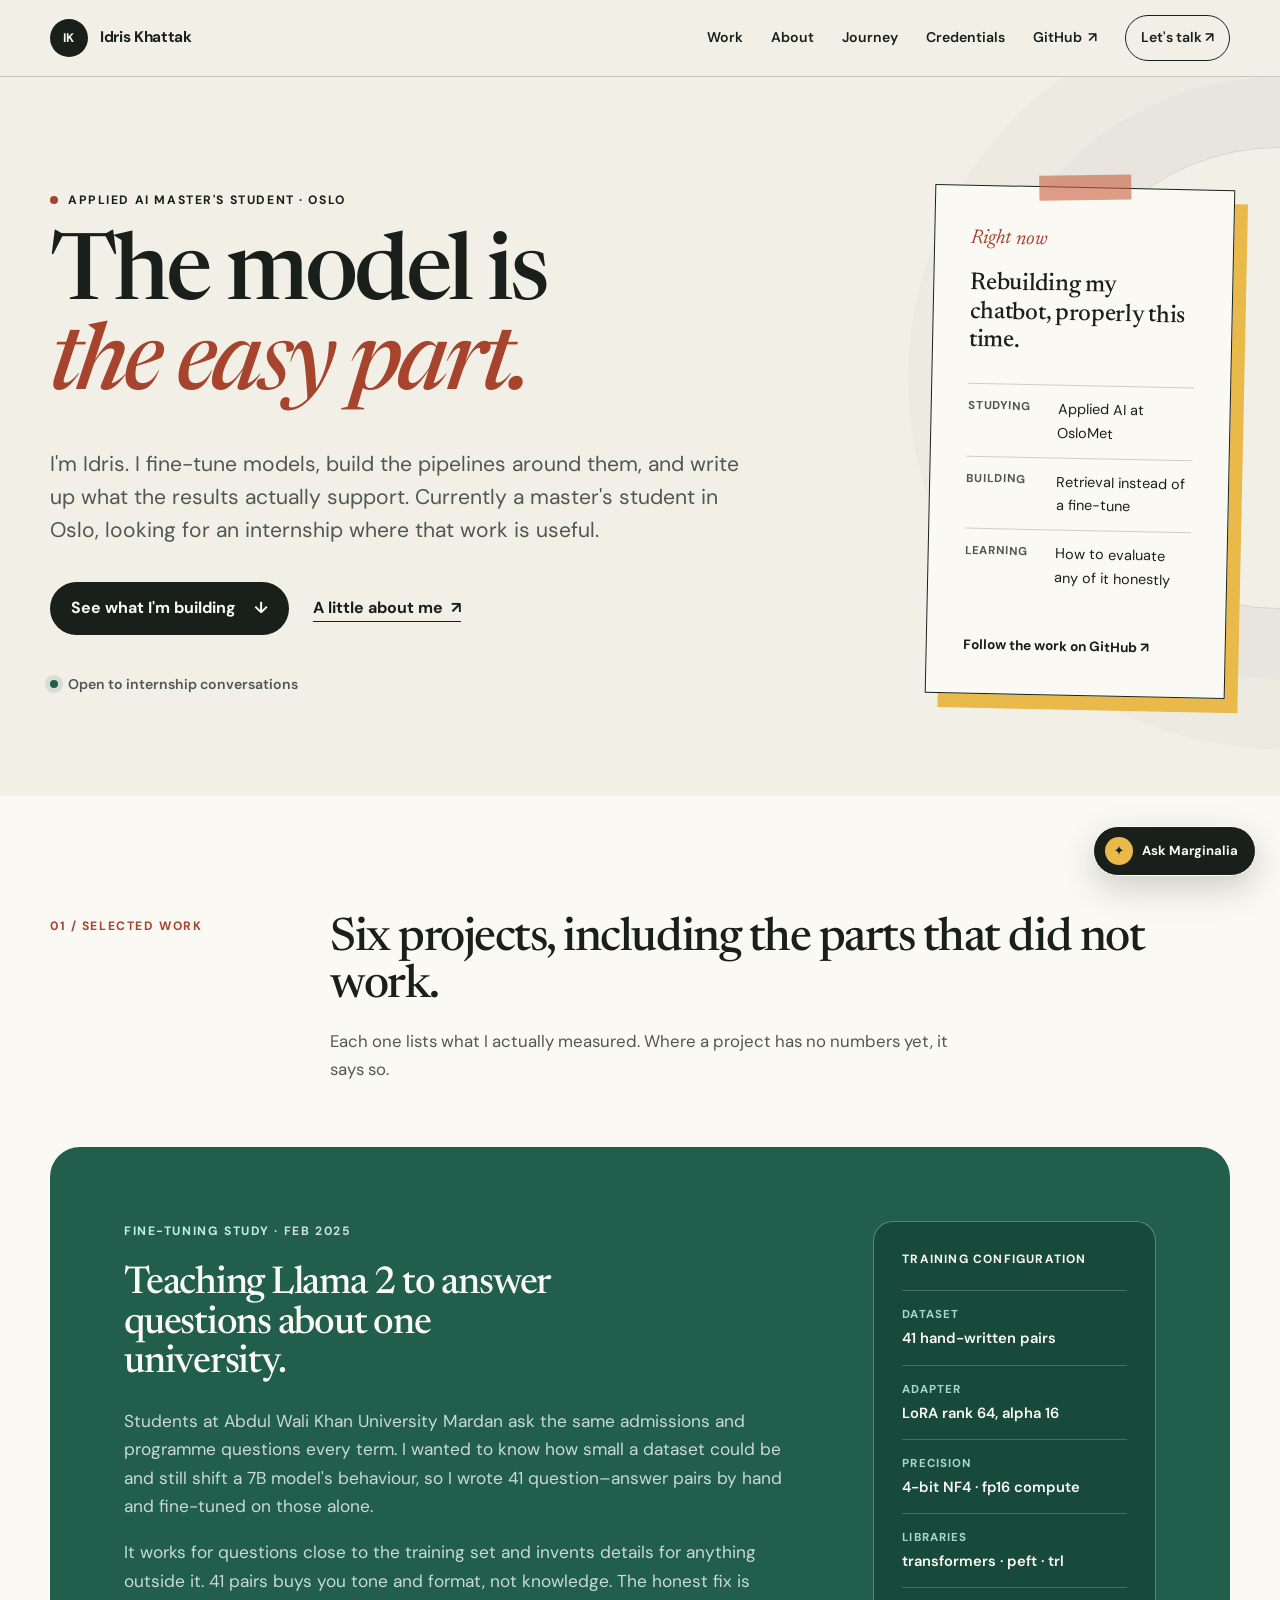
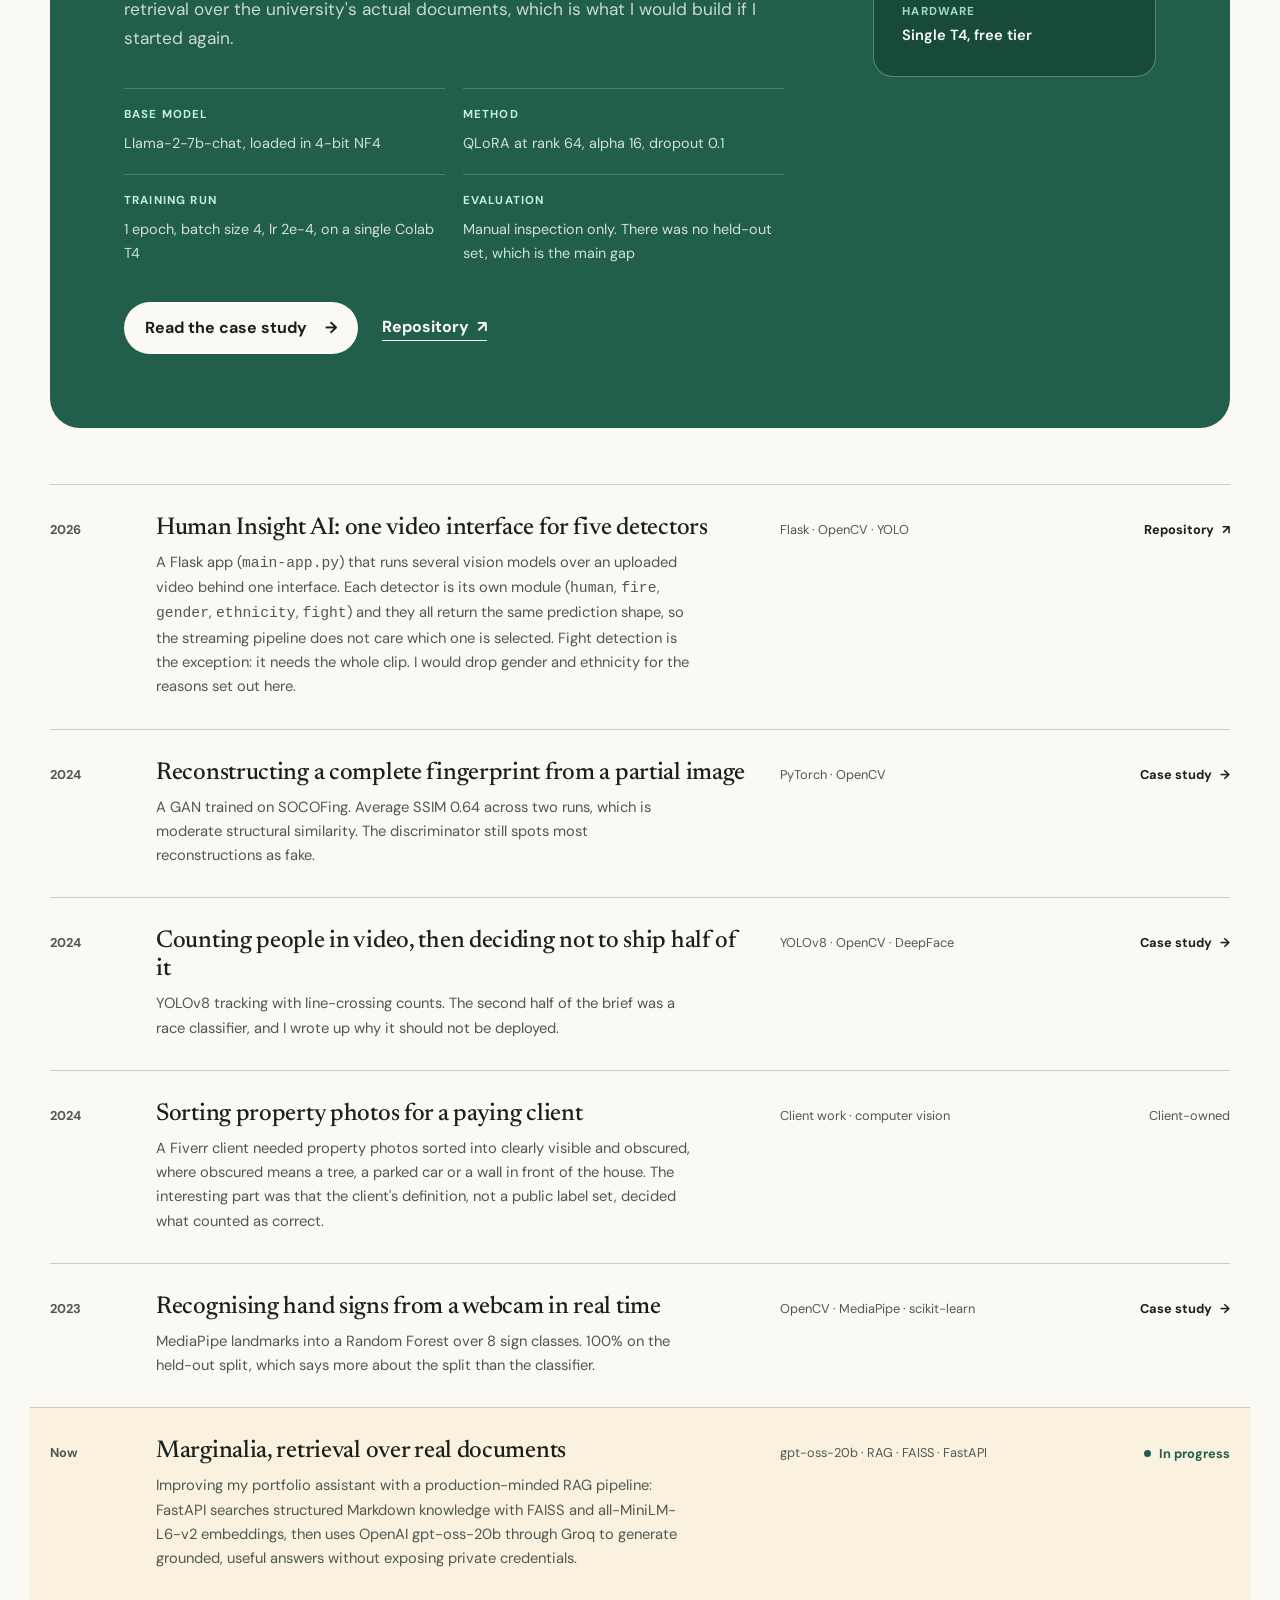
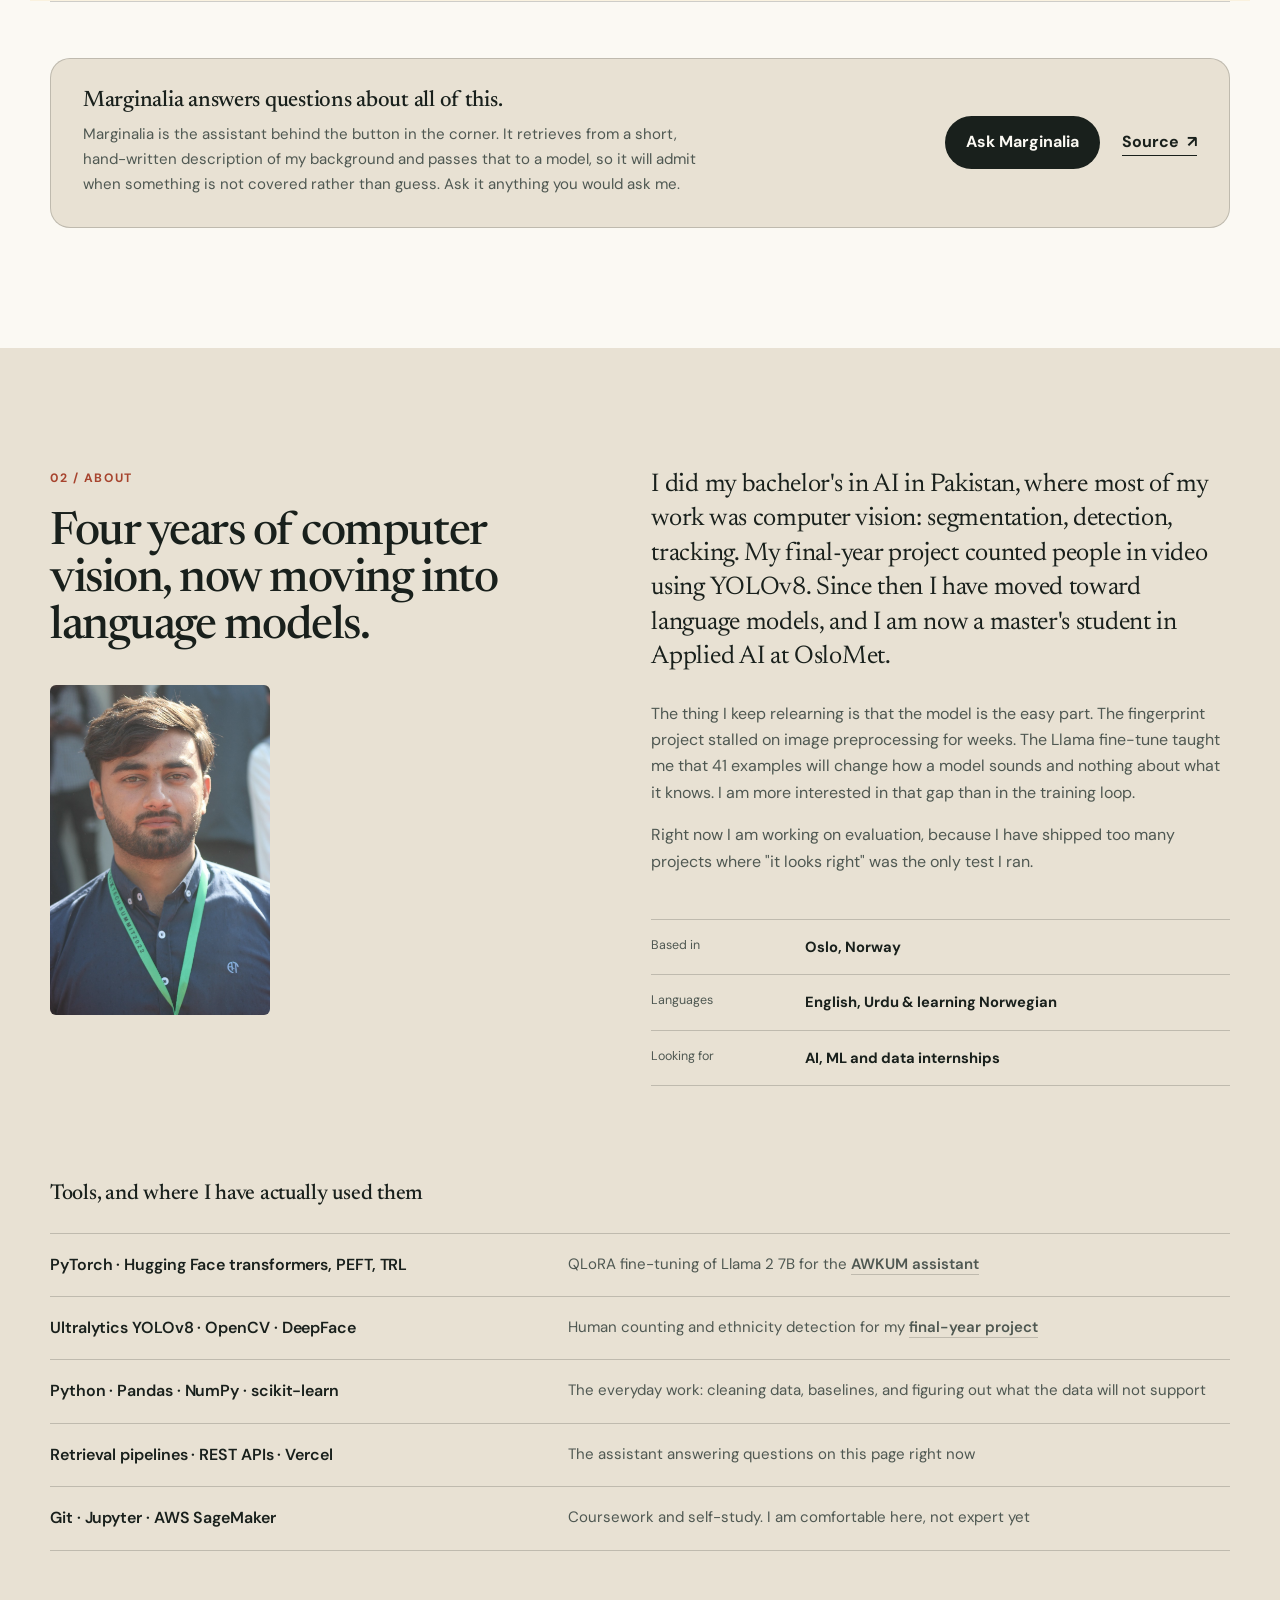
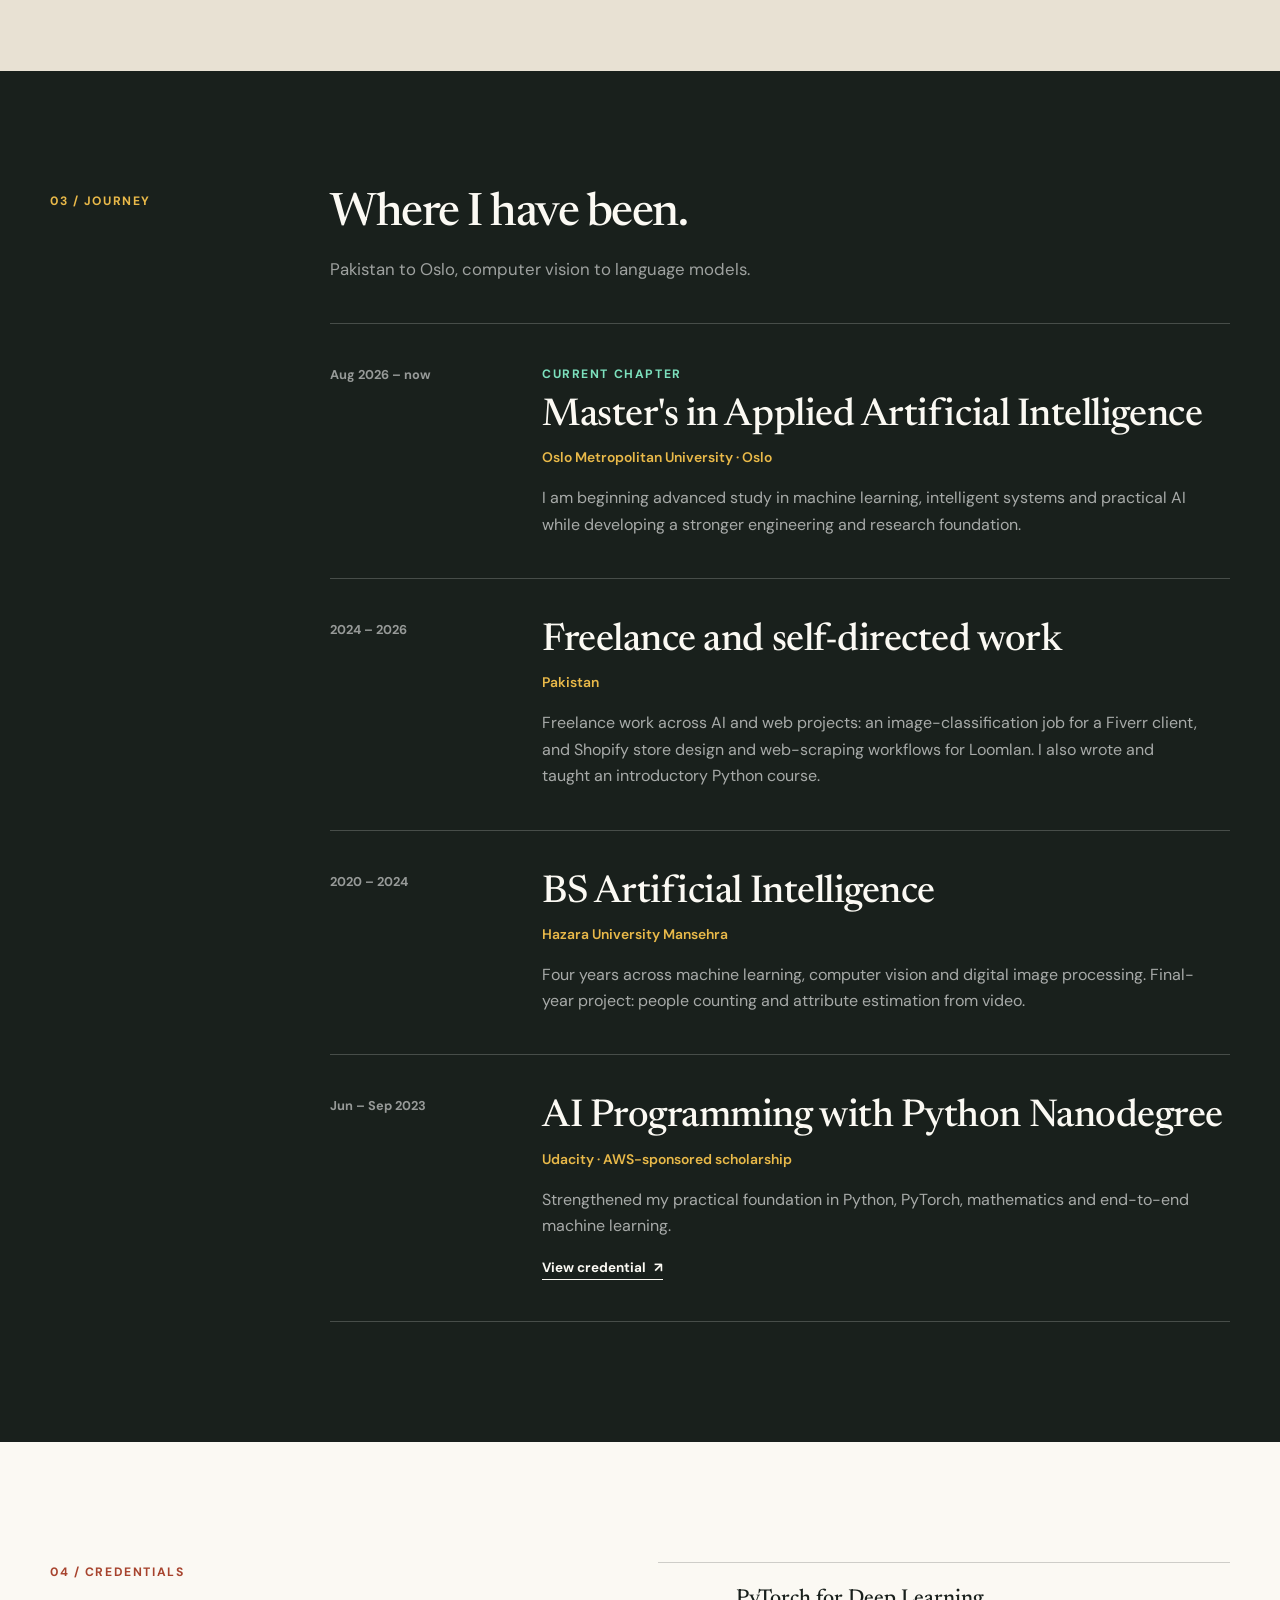
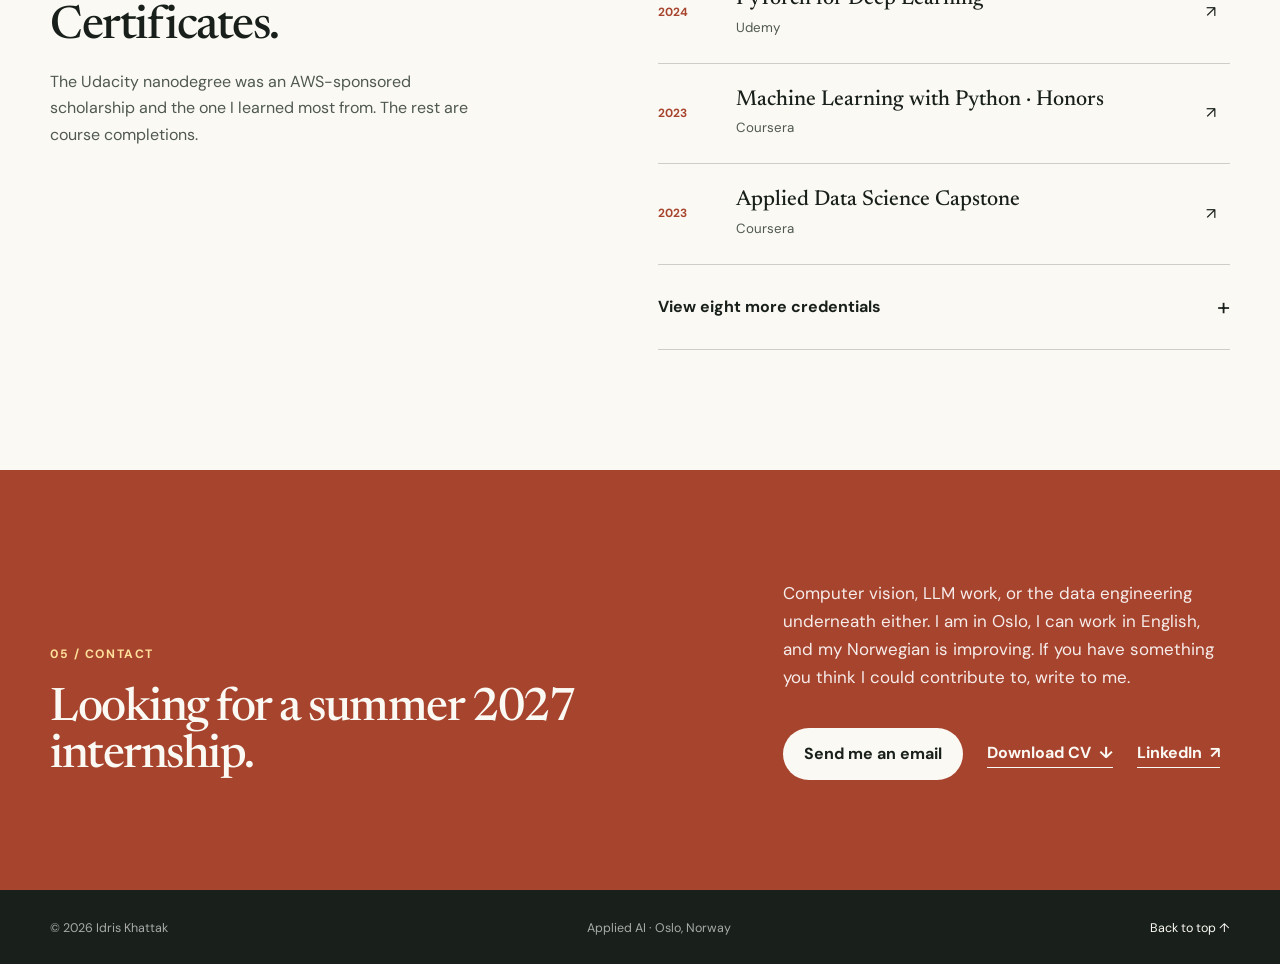
==== index.html @ 4637582a "Add downloadable resume Co-authored-by: Copilot <223556219+Copilot@users.noreply.github.com>" ====
<!DOCTYPE html>
<html lang="en">

<head>
  <meta charset="UTF-8">
  <meta name="viewport" content="width=device-width, initial-scale=1.0">
  <meta name="description"
    content="Idris Khattak is an Applied AI master's student in Oslo building practical machine-learning systems across data, APIs and thoughtful interfaces.">
  <meta name="theme-color" content="#f2efe6">
  <meta property="og:title" content="Idris Khattak · Applied AI Master's Student">
  <meta property="og:description"
    content="Practical AI work, an honest learning journey, and selected projects from Idris Khattak.">
  <meta property="og:type" content="website">
  <meta property="og:url" content="https://idriskhattak.github.io/Idris_Portfolio/">
  <meta property="og:image" content="https://idriskhattak.github.io/Idris_Portfolio/og-image.png">
  <meta property="og:image:alt" content="Idris Khattak, Applied AI master&#39;s student in Oslo">
  <meta name="twitter:card" content="summary_large_image">
  <link rel="canonical" href="https://idriskhattak.github.io/Idris_Portfolio/">
  <link rel="icon"
    href="data:image/svg+xml,%3Csvg xmlns='http://www.w3.org/2000/svg' viewBox='0 0 64 64'%3E%3Crect width='64' height='64' rx='16' fill='%2319201c'/%3E%3Ctext x='32' y='42' text-anchor='middle' font-size='28' font-family='Arial' font-weight='700' fill='%23f2efe6'%3EIK%3C/text%3E%3C/svg%3E">
  <title>Idris Khattak · Applied AI Master's Student</title>
  <link rel="preconnect" href="https://fonts.googleapis.com">
  <link rel="preconnect" href="https://fonts.gstatic.com" crossorigin>
  <link
    href="https://fonts.googleapis.com/css2?family=DM+Sans:wght@400;500;600;700&family=Newsreader:ital,opsz,wght@0,6..72,500;1,6..72,500&display=swap"
    rel="stylesheet">
  <link rel="stylesheet" href="style.css">
</head>

<body>
  <a class="skip-link" href="#main-content">Skip to content</a>

  <header class="site-header">
    <nav class="container nav" aria-label="Primary navigation">
      <a class="brand" href="#home" aria-label="IK, Idris Khattak, home">
        <span class="brand-mark">IK</span>
        <span class="brand-name">Idris Khattak</span>
      </a>

      <button class="menu-btn" type="button" aria-label="Open navigation" aria-controls="primary-links"
        aria-expanded="false">
        <span></span><span></span>
      </button>

      <div class="nav-links" id="primary-links">
        <a href="#work">Work</a>
        <a href="#about">About</a>
        <a href="#journey">Journey</a>
        <a href="#credentials">Credentials</a>
        <a class="nav-external" href="https://github.com/idriskhattak" target="_blank" rel="noopener noreferrer">
          GitHub <span aria-hidden="true">↗</span></a>
        <a class="nav-cta" href="#contact">Let's talk <span aria-hidden="true">↗</span></a>
      </div>
    </nav>
  </header>

  <main id="main-content">
    <section class="hero" id="home">
      <div class="container hero-layout">
        <div class="hero-main">
          <p class="eyebrow"><span></span> Applied AI master's student · Oslo</p>
          <h1>The model is<br><em>the easy part.</em></h1>
          <p class="hero-copy">
            I'm Idris. I fine-tune models, build the pipelines around them, and write up what the results actually
            support. Currently a master's student in Oslo, looking for an internship where that work is useful.
          </p>
          <div class="hero-actions">
            <a class="btn btn-dark" href="#work">See what I'm building <span aria-hidden="true">↓</span></a>
            <a class="text-link" href="#about">A little about me <span aria-hidden="true">↗</span></a>
          </div>
          <p class="availability"><span></span> Open to internship conversations</p>
        </div>

        <aside class="now-card" aria-label="Current focus">
          <p class="handwritten">Right now</p>
          <h2>Rebuilding my chatbot, properly this time.</h2>
          <ul>
            <li><span>Studying</span>Applied AI at OsloMet</li>
            <li><span>Building</span>Retrieval instead of a fine-tune</li>
            <li><span>Learning</span>How to evaluate any of it honestly</li>
          </ul>
          <a href="https://github.com/idriskhattak" target="_blank" rel="noopener noreferrer">
            Follow the work on GitHub <span aria-hidden="true">↗</span>
          </a>
        </aside>
      </div>
    </section>

    <section class="section work-section" id="work">
      <div class="container">
        <header class="section-heading">
          <p class="section-kicker">01 / Selected work</p>
          <div>
            <h2>Six projects, including the parts that did not work.</h2>
            <p>Each one lists what I actually measured. Where a project has no numbers yet, it says so.</p>
          </div>
        </header>

        <article class="case-study">
          <div class="case-copy">
            <p class="case-meta"><span>Fine-tuning study</span> · Feb 2025</p>
            <h3>Teaching Llama 2 to answer questions about one university.</h3>
            <p class="case-lead">
              Students at Abdul Wali Khan University Mardan ask the same admissions and programme questions every
              term. I wanted to know how small a dataset could be and still shift a 7B model's behaviour, so I wrote
              41 question–answer pairs by hand and fine-tuned on those alone.
            </p>
            <p class="case-lead">
              It works for questions close to the training set and invents details for anything outside it. 41 pairs
              buys you tone and format, not knowledge. The honest fix is retrieval over the university's actual
              documents, which is what I would build if I started again.
            </p>

            <dl class="case-details">
              <div>
                <dt>Base model</dt>
                <dd>Llama-2-7b-chat, loaded in 4-bit NF4</dd>
              </div>
              <div>
                <dt>Method</dt>
                <dd>QLoRA at rank 64, alpha 16, dropout 0.1</dd>
              </div>
              <div>
                <dt>Training run</dt>
                <dd>1 epoch, batch size 4, lr 2e-4, on a single Colab T4</dd>
              </div>
              <div>
                <dt>Evaluation</dt>
                <dd>Manual inspection only. There was no held-out set, which is the main gap</dd>
              </div>
            </dl>

            <div class="case-actions">
              <a class="btn btn-light" href="projects/awkum-assistant/index.html">Read the case study
                <span aria-hidden="true">→</span></a>
              <a class="text-link light-link" href="https://github.com/idriskhattak/AWKUM-ChatBot" target="_blank"
                rel="noopener noreferrer">Repository <span aria-hidden="true">↗</span></a>
            </div>
          </div>

          <div class="system-map">
            <div class="map-heading">
              <span>Training configuration</span>
            </div>
            <dl class="spec-list">
              <div><dt>Dataset</dt><dd>41 hand-written pairs</dd></div>
              <div><dt>Adapter</dt><dd>LoRA rank 64, alpha 16</dd></div>
              <div><dt>Precision</dt><dd>4-bit NF4 · fp16 compute</dd></div>
              <div><dt>Libraries</dt><dd>transformers · peft · trl</dd></div>
              <div><dt>Hardware</dt><dd>Single T4, free tier</dd></div>
            </dl>
          </div>
        </article>


        <ol class="work-index">
          <li class="work-item">
            <p class="work-year">2026</p>
            <div class="work-body">
              <h3>Human Insight AI: one video interface for five detectors</h3>
              <p>A Flask app (<code>main-app.py</code>) that runs several vision models over an uploaded video behind
                one interface. Each detector is its own module (<code>human</code>, <code>fire</code>, <code>gender</code>,
                <code>ethnicity</code>, <code>fight</code>) and they all return the same prediction shape, so the
                streaming pipeline does not care which one is selected. Fight detection is the exception: it needs the whole clip. I would drop gender
                and ethnicity for the
                <a href="projects/people-counting/index.html">reasons set out here</a>.</p>
            </div>
            <p class="work-stack">Flask · OpenCV · YOLO</p>
            <p class="work-status"><a class="work-link" href="https://github.com/idriskhattak/AI-System"
                target="_blank" rel="noopener noreferrer">Repository <span aria-hidden="true">↗</span></a></p>
          </li>

          <li class="work-item">
            <p class="work-year">2024</p>
            <div class="work-body">
              <h3><a href="projects/fingerprint-reconstruction/index.html">Reconstructing a complete fingerprint
                  from a partial image</a></h3>
              <p>A GAN trained on SOCOFing. Average SSIM 0.64 across two runs, which is moderate structural similarity.
                The discriminator still spots most reconstructions as fake.</p>
            </div>
            <p class="work-stack">PyTorch · OpenCV</p>
            <p class="work-status"><a class="work-link" href="projects/fingerprint-reconstruction/index.html">Case
                study <span aria-hidden="true">→</span></a></p>
          </li>

          <li class="work-item">
            <p class="work-year">2024</p>
            <div class="work-body">
              <h3><a href="projects/people-counting/index.html">Counting people in video, then deciding not to ship
                  half of it</a></h3>
              <p>YOLOv8 tracking with line-crossing counts. The second half of the brief was a race classifier, and
                I wrote up why it should not be deployed.</p>
            </div>
            <p class="work-stack">YOLOv8 · OpenCV · DeepFace</p>
            <p class="work-status"><a class="work-link" href="projects/people-counting/index.html">Case study <span
                  aria-hidden="true">→</span></a></p>
          </li>

          <li class="work-item">
            <p class="work-year">2024</p>
            <div class="work-body">
              <h3>Sorting property photos for a paying client</h3>
              <p>A Fiverr client needed property photos sorted into clearly visible and obscured, where obscured
                means a tree, a parked car or a wall in front of the house. The interesting part was that the
                client's definition, not a public label set, decided what counted as correct.</p>
            </div>
            <p class="work-stack">Client work · computer vision</p>
            <p class="work-status">Client-owned</p>
          </li>

          <li class="work-item">
            <p class="work-year">2023</p>
            <div class="work-body">
              <h3><a href="projects/hand-gesture-recognition/index.html">Recognising hand signs from a webcam in
                  real time</a></h3>
              <p>MediaPipe landmarks into a Random Forest over 8 sign classes. 100% on the held-out split, which
                says more about the split than the classifier.</p>
            </div>
            <p class="work-stack">OpenCV · MediaPipe · scikit-learn</p>
            <p class="work-status"><a class="work-link" href="projects/hand-gesture-recognition/index.html">Case
                study <span aria-hidden="true">→</span></a></p>
          </li>

          <li class="work-item work-item-active">
            <p class="work-year">Now</p>
            <div class="work-body">
              <h3>Marginalia, retrieval over real documents</h3>
              <p>Improving my portfolio assistant with a production-minded RAG pipeline: FastAPI searches structured
                Markdown knowledge with FAISS and all-MiniLM-L6-v2 embeddings, then uses OpenAI gpt-oss-20b through
                Groq to generate grounded, useful answers without exposing private credentials.</p>
            </div>
            <p class="work-stack">gpt-oss-20b · RAG · FAISS · FastAPI</p>
            <p class="work-status"><span class="work-dot"></span> In progress</p>
          </li>
        </ol>

        <aside class="colophon" aria-labelledby="colophon-title">
          <div>
            <h3 id="colophon-title">Marginalia answers questions about all of this.</h3>
            <p>
              Marginalia is the assistant behind the button in the corner. It retrieves from a short, hand-written
              description of my background and passes that to a model, so it will admit when something is not covered
              rather than guess. Ask it anything you would ask me.
            </p>
          </div>
          <div class="colophon-actions">
            <button class="btn btn-dark" type="button" data-open-chat>Ask Marginalia</button>
            <a class="text-link" href="https://github.com/idriskhattak/Idris_Portfolio" target="_blank"
              rel="noopener noreferrer">Source <span aria-hidden="true">↗</span></a>
          </div>
        </aside>
      </div>
    </section>

    <section class="section about-section" id="about">
      <div class="container about-layout">
        <div class="about-heading">
          <p class="section-kicker">02 / About</p>
          <h2>Four years of computer vision, now moving into language models.</h2>

          <img class="portrait" src="assets/profile.jpg" width="853" height="1280" loading="lazy"
            alt="Idris Khattak">
        </div>

        <div class="about-story">
          <p class="story-lead">
            I did my bachelor's in AI in Pakistan, where most of my work was computer vision: segmentation,
            detection, tracking. My final-year project counted people in video using YOLOv8. Since then I have moved
            toward language models, and I am now a master's student in Applied AI at OsloMet.
          </p>
          <p>
            The thing I keep relearning is that the model is the easy part. The fingerprint project stalled on image
            preprocessing for weeks. The Llama fine-tune taught me that 41 examples will change how a model sounds
            and nothing about what it knows. I am more interested in that gap than in the training loop.
          </p>
          <p>
            Right now I am working on evaluation, because I have shipped too many projects where "it looks right" was
            the only test I ran.
          </p>

          <div class="personal-facts">
            <div><span>Based in</span><strong>Oslo, Norway</strong></div>
            <div><span>Languages</span><strong>English, Urdu &amp; learning Norwegian</strong></div>
            <div><span>Looking for</span><strong>AI, ML and data internships</strong></div>
          </div>
        </div>
      </div>

      <div class="container toolkit">
        <h3 class="toolkit-title">Tools, and where I have actually used them</h3>
        <dl>
          <div>
            <dt>PyTorch · Hugging Face transformers, PEFT, TRL</dt>
            <dd>QLoRA fine-tuning of Llama 2 7B for the <a href="#work">AWKUM assistant</a></dd>
          </div>
          <div>
            <dt>Ultralytics YOLOv8 · OpenCV · DeepFace</dt>
            <dd>Human counting and ethnicity detection for my <a href="#work">final-year project</a></dd>
          </div>
          <div>
            <dt>Python · Pandas · NumPy · scikit-learn</dt>
            <dd>The everyday work: cleaning data, baselines, and figuring out what the data will not support</dd>
          </div>
          <div>
            <dt>Retrieval pipelines · REST APIs · Vercel</dt>
            <dd>The assistant answering questions on this page right now</dd>
          </div>
          <div>
            <dt>Git · Jupyter · AWS SageMaker</dt>
            <dd>Coursework and self-study. I am comfortable here, not expert yet</dd>
          </div>
        </dl>
      </div>
    </section>

    <section class="section journey-section" id="journey">
      <div class="container">
        <header class="section-heading compact-heading">
          <p class="section-kicker">03 / Journey</p>
          <div>
            <h2>Where I have been.</h2>
            <p>Pakistan to Oslo, computer vision to language models.</p>
          </div>
        </header>

        <div class="timeline">
          <article class="timeline-item current">
            <p class="time">Aug 2026 – now</p>
            <div>
              <p class="timeline-label">Current chapter</p>
              <h3>Master's in Applied Artificial Intelligence</h3>
              <p class="institution">Oslo Metropolitan University · Oslo</p>
              <p>I am beginning advanced study in machine learning, intelligent systems and practical AI while
                developing a stronger engineering and research foundation.</p>
            </div>
          </article>

          <article class="timeline-item">
            <p class="time">2024 – 2026</p>
            <div>
              <h3>Freelance and self-directed work</h3>
              <p class="institution">Pakistan</p>
              <p>Freelance work across AI and web projects: an image-classification job for a Fiverr client, and
                Shopify store design and web-scraping workflows for Loomlan. I also wrote and taught an
                introductory Python course.</p>
            </div>
          </article>

          <article class="timeline-item">
            <p class="time">2020 – 2024</p>
            <div>
              <h3>BS Artificial Intelligence</h3>
              <p class="institution">Hazara University Mansehra</p>
              <p>Four years across machine learning, computer vision and digital image processing. Final-year
                project: people counting and attribute estimation from video.</p>
            </div>
          </article>

          <article class="timeline-item">
            <p class="time">Jun – Sep 2023</p>
            <div>
              <h3>AI Programming with Python Nanodegree</h3>
              <p class="institution">Udacity · AWS-sponsored scholarship</p>
              <p>Strengthened my practical foundation in Python, PyTorch, mathematics and end-to-end machine learning.</p>
              <a class="inline-link"
                href="https://www.udacity.com/certificate/e/198af81c-0ae8-11ee-92e1-a3681b4dad0d" target="_blank"
                rel="noopener noreferrer">View credential <span aria-hidden="true">↗</span></a>
            </div>
          </article>
        </div>
      </div>
    </section>

    <section class="section credentials-section" id="credentials">
      <div class="container credentials-layout">
        <div>
          <p class="section-kicker">04 / Credentials</p>
          <h2>Certificates.</h2>
          <p class="credentials-intro">The Udacity nanodegree was an AWS-sponsored scholarship and the one I learned
            most from. The rest are course completions.</p>
        </div>

        <div class="credential-stack">
          <a class="credential" href="https://www.udemy.com/certificate/UC-584929fb-89f8-472e-8597-bba077d340ff/"
            target="_blank" rel="noopener noreferrer">
            <span>2024</span>
            <div><strong>PyTorch for Deep Learning</strong><small>Udemy</small></div>
            <i aria-hidden="true">↗</i>
          </a>
          <a class="credential"
            href="https://www.coursera.org/account/accomplishments/certificate/NRNN2FCM6RCL" target="_blank"
            rel="noopener noreferrer">
            <span>2023</span>
            <div><strong>Machine Learning with Python · Honors</strong><small>Coursera</small></div>
            <i aria-hidden="true">↗</i>
          </a>
          <a class="credential"
            href="https://www.coursera.org/account/accomplishments/certificate/TFCLS6XB8DZ2" target="_blank"
            rel="noopener noreferrer">
            <span>2023</span>
            <div><strong>Applied Data Science Capstone</strong><small>Coursera</small></div>
            <i aria-hidden="true">↗</i>
          </a>

          <details class="more-credentials">
            <summary>View eight more credentials <span aria-hidden="true">+</span></summary>
            <div class="credential-links">
              <a href="https://www.coursera.org/account/accomplishments/certificate/UQ4JTR83AEEM" target="_blank"
                rel="noopener noreferrer">Databases and SQL for Data Science <span>↗</span></a>
              <a href="https://www.coursera.org/account/accomplishments/certificate/DCYZ3H4XNVC3" target="_blank"
                rel="noopener noreferrer">Python Project for Data Science <span>↗</span></a>
              <a href="https://www.coursera.org/account/accomplishments/certificate/V4DH9672T2NB" target="_blank"
                rel="noopener noreferrer">Python for Data Science, AI &amp; Development <span>↗</span></a>
              <a href="https://www.coursera.org/account/accomplishments/certificate/7TZD9VA5CNCG" target="_blank"
                rel="noopener noreferrer">Data Science Methodology <span>↗</span></a>
              <a href="https://www.coursera.org/account/accomplishments/certificate/PPBZVX47F62Z" target="_blank"
                rel="noopener noreferrer">Tools for Data Science <span>↗</span></a>
              <a href="https://www.coursera.org/account/accomplishments/certificate/QBKRSLL3RXHK" target="_blank"
                rel="noopener noreferrer">Data Visualization with Python <span>↗</span></a>
              <a href="https://www.coursera.org/account/accomplishments/certificate/TZXQXXBAV7PK" target="_blank"
                rel="noopener noreferrer">What is Data Science? <span>↗</span></a>
              <a href="https://coursera.org/share/29fc4d14b7c4c7aeb98fac269d1fe8c6" target="_blank"
                rel="noopener noreferrer">Data Analysis with Python <span>↗</span></a>
            </div>
          </details>
        </div>
      </div>
    </section>

    <section class="contact-section" id="contact">
      <div class="container contact-layout">
        <div>
          <p class="section-kicker">05 / Contact</p>
          <!-- TODO(Idris): confirm the term. Assumed summer 2027 given the master's started Aug 2026. -->
          <h2>Looking for a summer 2027 internship.</h2>
        </div>
        <div>
          <p>Computer vision, LLM work, or the data engineering underneath either. I am in Oslo, I can work in
            English, and my Norwegian is improving. If you have something you think I could contribute to, write to
            me.</p>
          <div class="contact-actions">
            <a class="btn btn-light" href="mailto:idriskhan999999@gmail.com">Send me an email</a>
            <a class="text-link light-link" href="assets/Idris-Resume.pdf" download="Idris-Khattak-Resume.pdf">Download CV
              <span aria-hidden="true">↓</span></a>
            <a class="text-link light-link" href="https://www.linkedin.com/in/idris-khan-khattak/" target="_blank"
              rel="noopener noreferrer">LinkedIn <span aria-hidden="true">↗</span></a>
          </div>
        </div>
      </div>
    </section>
  </main>

  <footer>
    <div class="container footer-layout">
      <p>© <span id="year"></span> Idris Khattak</p>
      <p>Applied AI · Oslo, Norway</p>
      <a href="#home">Back to top ↑</a>
    </div>
  </footer>

  <button id="chat-toggle" class="chat-toggle" type="button" aria-label="Ask Marginalia, open the portfolio assistant"
    aria-controls="chat-window" aria-expanded="false">
    <span class="chat-spark" aria-hidden="true">✦</span>
    <span>Ask Marginalia</span>
  </button>

  <section id="chat-window" class="chat-window" role="dialog" aria-labelledby="chat-title" inert>
    <header class="chat-header">
      <div>
        <p>Notes on Idris's work</p>
        <strong id="chat-title">Marginalia</strong>
      </div>
      <button id="chat-close" class="chat-close" type="button" aria-label="Close chat">×</button>
    </header>

    <div id="chat-messages" class="chat-messages" role="log" aria-live="polite" aria-relevant="additions">
      <div class="message bot-message">
        I'm Marginalia, the notes alongside Idris's work. Ask me about any of it: the projects, the numbers, or what he would do differently.
      </div>
    </div>

    <div class="chat-suggestions" role="group" aria-label="Suggested questions">
      <button class="suggestion-btn" type="button">What is Idris building?</button>
      <button class="suggestion-btn" type="button">What is he studying?</button>
    </div>

    <form id="chat-form" class="chat-input-area">
      <label class="sr-only" for="chat-input">Ask a question about Idris</label>
      <input id="chat-input" type="text" placeholder="Ask something…" autocomplete="off" maxlength="300" required>
      <button type="submit" class="chat-send" aria-label="Send question">Send</button>
    </form>
  </section>

  <script src="script.js" defer></script>
</body>

</html>
---- style.css ----
:root {
  --paper: #f2efe6;
  --paper-deep: #e8e1d3;
  --paper-light: #fbf9f3;
  --ink: #19201c;
  --ink-soft: #4f5852;
  --forest: #215f4c;
  --forest-dark: #174638;
  --clay: #a7442e;
  --sun: #e9b949;
  --line: rgba(25, 32, 28, 0.2);
  --light-line: rgba(255, 255, 255, 0.2);
  --max: 1180px;
}

* {
  box-sizing: border-box;
}

html {
  scroll-behavior: smooth;
}

body {
  margin: 0;
  background: var(--paper);
  color: var(--ink);
  font-family: "DM Sans", system-ui, sans-serif;
  font-size: 16px;
  line-height: 1.65;
  -webkit-font-smoothing: antialiased;
}

::selection {
  background: var(--sun);
  color: var(--ink);
}

a {
  color: inherit;
  text-decoration: none;
}

button,
input {
  font: inherit;
}

button {
  color: inherit;
}

a,
button,
summary,
input {
  outline-offset: 4px;
}

:focus-visible {
  outline: 3px solid var(--clay);
}

h1,
h2,
h3,
p {
  margin-top: 0;
}

/* Headings default to the small scale: comfortable leading, near-neutral
   tracking. Only true display sizes opt into tight settings below. */

h1,
h2,
h3 {
  font-family: "Newsreader", Georgia, serif;
  font-weight: 500;
  line-height: 1.15;
  letter-spacing: -0.012em;
}

.hero h1,
.section-heading h2,
.about-heading h2,
.credentials-layout h2,
.contact-layout h2,
.case-copy h3 {
  line-height: 1.02;
  letter-spacing: -0.032em;
}

.hero h1 {
  line-height: 0.98;
  letter-spacing: -0.042em;
}

.container {
  width: min(var(--max), calc(100% - 48px));
  margin-inline: auto;
}

.section {
  padding: 120px 0;
  scroll-margin-top: 82px;
}

.skip-link {
  position: fixed;
  top: 12px;
  left: 12px;
  z-index: 10000;
  padding: 10px 14px;
  background: var(--ink);
  color: var(--paper-light);
  transform: translateY(-150%);
  transition: transform 0.2s ease;
}

.skip-link:focus {
  transform: translateY(0);
}

.sr-only {
  position: absolute;
  width: 1px;
  height: 1px;
  padding: 0;
  margin: -1px;
  overflow: hidden;
  clip: rect(0, 0, 0, 0);
  white-space: nowrap;
  border: 0;
}

/* Navigation */

.site-header {
  position: sticky;
  top: 0;
  z-index: 100;
  background: rgba(242, 239, 230, 0.92);
  border-bottom: 1px solid var(--line);
  backdrop-filter: blur(16px);
}

.nav {
  min-height: 76px;
  display: flex;
  align-items: center;
  justify-content: space-between;
  gap: 32px;
}

.brand {
  display: inline-flex;
  align-items: center;
  gap: 12px;
  font-weight: 700;
  letter-spacing: -0.02em;
}

.brand-mark {
  display: grid;
  width: 38px;
  height: 38px;
  place-items: center;
  border-radius: 50%;
  background: var(--ink);
  color: var(--paper-light);
  font-size: 0.78rem;
  letter-spacing: 0.02em;
}

.brand-name {
  font-size: 0.96rem;
}

.nav-links {
  display: flex;
  align-items: center;
  gap: 28px;
}

.nav-links a {
  position: relative;
  font-size: 0.88rem;
  font-weight: 600;
}

.nav-links a:not(.nav-cta)::after {
  content: "";
  position: absolute;
  right: 0;
  bottom: -5px;
  left: 0;
  height: 1px;
  background: currentColor;
  transform: scaleX(0);
  transform-origin: right;
  transition: transform 0.2s ease;
}

.nav-links a:hover::after {
  transform: scaleX(1);
  transform-origin: left;
}

.nav-external {
  display: inline-flex;
  align-items: center;
  gap: 6px;
}

.nav-external span {
  transition: transform 0.2s ease;
}

.nav-external:hover span {
  transform: translate(2px, -2px);
}

.nav-cta {
  padding: 10px 15px;
  border: 1px solid var(--ink);
  border-radius: 999px;
  transition: background 0.2s ease, color 0.2s ease;
}

.nav-cta:hover {
  background: var(--ink);
  color: var(--paper-light);
}

.menu-btn {
  display: none;
  width: 42px;
  height: 42px;
  padding: 10px 8px;
  border: 0;
  background: transparent;
  cursor: pointer;
}

.menu-btn span {
  display: block;
  width: 24px;
  height: 2px;
  margin: 5px auto;
  background: currentColor;
  transition: transform 0.2s ease;
}

.menu-btn[aria-expanded="true"] span:first-child {
  transform: translateY(3.5px) rotate(45deg);
}

.menu-btn[aria-expanded="true"] span:last-child {
  transform: translateY(-3.5px) rotate(-45deg);
}

/* Hero */

.hero {
  position: relative;
  padding: 110px 0 100px;
  overflow: hidden;
}

.hero::before {
  content: "";
  position: absolute;
  width: 460px;
  height: 460px;
  right: -230px;
  top: 70px;
  border: 1px solid rgba(25, 32, 28, 0.13);
  border-radius: 50%;
  box-shadow: 0 0 0 70px rgba(25, 32, 28, 0.025), 0 0 0 140px rgba(25, 32, 28, 0.018);
  pointer-events: none;
}

.hero-layout {
  position: relative;
  display: grid;
  grid-template-columns: minmax(0, 1.45fr) minmax(300px, 0.55fr);
  gap: clamp(60px, 8vw, 120px);
  align-items: end;
}

.eyebrow,
.section-kicker,
.case-meta,
.timeline-label {
  margin-bottom: 22px;
  font-size: 0.76rem;
  font-weight: 700;
  letter-spacing: 0.13em;
  text-transform: uppercase;
}

.eyebrow {
  display: flex;
  align-items: center;
  gap: 10px;
}

.eyebrow span,
.availability span {
  display: inline-block;
  width: 8px;
  height: 8px;
  border-radius: 50%;
  background: var(--clay);
}

.hero h1 {
  max-width: 900px;
  margin-bottom: 36px;
  font-size: clamp(3.2rem, 7.2vw, 6.2rem);
}

.hero h1 em {
  color: var(--clay);
  font-weight: inherit;
}

.hero-copy {
  max-width: 700px;
  margin-bottom: 0;
  color: var(--ink-soft);
  font-size: clamp(1.08rem, 1.8vw, 1.32rem);
  line-height: 1.55;
}

.hero-actions,
.case-actions,
.contact-actions {
  display: flex;
  align-items: center;
  flex-wrap: wrap;
  gap: 24px;
  margin-top: 36px;
}

.btn {
  display: inline-flex;
  min-height: 50px;
  align-items: center;
  justify-content: center;
  gap: 18px;
  padding: 12px 20px;
  border: 1px solid transparent;
  border-radius: 999px;
  font-weight: 700;
  cursor: pointer;
  transition: transform 0.2s ease, background 0.2s ease, color 0.2s ease;
}

.btn:hover {
  transform: translateY(-2px);
}

.btn-dark {
  background: var(--ink);
  color: var(--paper-light);
}

.btn-dark:hover {
  background: var(--forest);
}

.btn-light {
  background: var(--paper-light);
  color: var(--ink);
}

.btn-light:hover {
  background: var(--sun);
}

.text-link,
.inline-link {
  display: inline-flex;
  align-items: center;
  gap: 8px;
  border-bottom: 1px solid currentColor;
  font-weight: 700;
}

.text-link span,
.inline-link span {
  transition: transform 0.2s ease;
}

.text-link:hover span,
.inline-link:hover span {
  transform: translate(2px, -2px);
}

.availability {
  display: flex;
  align-items: center;
  gap: 10px;
  margin: 38px 0 0;
  color: var(--ink-soft);
  font-size: 0.88rem;
  font-weight: 600;
}

.availability span {
  background: var(--forest);
  box-shadow: 0 0 0 5px rgba(33, 95, 76, 0.12);
}

.now-card {
  position: relative;
  padding: 36px;
  border: 1px solid var(--ink);
  background: var(--paper-light);
  box-shadow: 13px 14px 0 var(--sun);
  transform: rotate(1.2deg);
}

.now-card::before {
  content: "";
  position: absolute;
  width: 92px;
  height: 25px;
  top: -13px;
  left: 50%;
  background: rgba(201, 96, 63, 0.6);
  transform: translateX(-50%) rotate(-2deg);
}

.handwritten {
  margin-bottom: 14px;
  color: var(--clay);
  font-family: "Newsreader", Georgia, serif;
  font-size: 1.25rem;
  font-style: italic;
}

.now-card h2 {
  margin-bottom: 28px;
  font-size: clamp(1.4rem, 1.9vw, 1.8rem);
  line-height: 1.18;
}

.now-card ul {
  padding: 0;
  margin: 0 0 30px;
  list-style: none;
}

.now-card li {
  display: grid;
  grid-template-columns: 80px 1fr;
  gap: 10px;
  padding: 12px 0;
  border-top: 1px solid var(--line);
  font-size: 0.9rem;
}

.now-card li span {
  color: var(--ink-soft);
  font-size: 0.72rem;
  font-weight: 700;
  letter-spacing: 0.08em;
  text-transform: uppercase;
}

.now-card > a {
  font-size: 0.85rem;
  font-weight: 700;
}

/* Shared section heading */

.section-heading {
  display: grid;
  grid-template-columns: 230px minmax(0, 1fr);
  gap: 50px;
  align-items: start;
  margin-bottom: 64px;
}

.section-kicker {
  color: var(--clay);
}

.section-heading h2,
.about-heading h2,
.credentials-layout h2,
.contact-layout h2 {
  max-width: 850px;
  margin-bottom: 18px;
  font-size: clamp(2.1rem, 3.6vw, 3.1rem);
}

.section-heading > div > p {
  max-width: 620px;
  margin-bottom: 0;
  color: var(--ink-soft);
  font-size: 1.05rem;
}

/* Work */

.work-section {
  background: var(--paper-light);
}

.case-study {
  display: grid;
  grid-template-columns: minmax(0, 1.4fr) minmax(280px, 0.6fr);
  gap: clamp(50px, 7vw, 90px);
  padding: clamp(38px, 6vw, 74px);
  border-radius: 30px;
  background: var(--forest);
  color: var(--paper-light);
}

.case-study + .case-study {
  margin-top: 28px;
}

.case-meta {
  margin-bottom: 24px;
  color: rgba(255, 255, 255, 0.8);
}

.case-meta span {
  color: #c3efde;
}

.case-copy h3 {
  max-width: 20ch;
  margin-bottom: 24px;
  font-size: clamp(1.9rem, 3vw, 2.6rem);
}

.case-lead {
  max-width: 68ch;
  color: rgba(255, 255, 255, 0.76);
  font-size: 1.08rem;
}

.case-details {
  display: grid;
  grid-template-columns: repeat(2, 1fr);
  gap: 18px;
  margin: 36px 0 0;
}

.case-details div {
  padding-top: 16px;
  border-top: 1px solid var(--light-line);
}

.case-details dt {
  margin-bottom: 8px;
  color: #c3efde;
  font-size: 0.72rem;
  font-weight: 700;
  letter-spacing: 0.1em;
  text-transform: uppercase;
}

.case-details dd {
  margin: 0;
  color: rgba(255, 255, 255, 0.8);
  font-size: 0.9rem;
}

.light-link {
  color: var(--paper-light);
}

.system-map {
  align-self: start;
  padding: 28px;
  border: 1px solid rgba(255, 255, 255, 0.3);
  border-radius: 20px;
  background: rgba(9, 39, 30, 0.35);
}

.map-heading {
  display: flex;
  align-items: center;
  justify-content: space-between;
  padding-bottom: 20px;
  border-bottom: 1px solid var(--light-line);
  font-size: 0.75rem;
  font-weight: 700;
  letter-spacing: 0.1em;
  text-transform: uppercase;
}

.spec-list {
  margin: 0;
}

.spec-list > div {
  padding: 14px 0;
  border-bottom: 1px solid var(--light-line);
  font-size: 0.92rem;
}

.spec-list > div:last-child {
  padding-bottom: 0;
  border-bottom: 0;
}

.spec-list dt {
  margin-bottom: 2px;
  color: #a9d8c7;
  font-size: 0.72rem;
  font-weight: 700;
  letter-spacing: 0.1em;
  text-transform: uppercase;
}

.spec-list dd {
  margin: 0;
  font-weight: 600;
}

/* Work index: one row per project. Grows without redesign — the featured card
   above carries the hierarchy, these carry the count. */

.work-index {
  padding: 0;
  margin: 56px 0 0;
  border-bottom: 1px solid var(--line);
  list-style: none;
  counter-reset: work;
}

.work-item {
  display: grid;
  grid-template-columns: 74px minmax(0, 1.55fr) minmax(0, 0.7fr) 150px;
  gap: 32px;
  align-items: baseline;
  padding: 30px 0;
  border-top: 1px solid var(--line);
}

.work-year,
.work-stack,
.work-status {
  margin: 0;
  color: var(--ink-soft);
  font-size: 0.8rem;
}

.work-year {
  font-weight: 700;
}

.work-body h3 {
  margin-bottom: 7px;
  font-size: clamp(1.25rem, 1.9vw, 1.6rem);
}

.work-body h3 a {
  background-image: linear-gradient(currentColor, currentColor);
  background-repeat: no-repeat;
  background-position: 0 100%;
  background-size: 0 1px;
  transition: background-size 0.25s ease;
}

.work-body h3 a:hover {
  background-size: 100% 1px;
}

.work-body p {
  max-width: 54ch;
  margin-bottom: 0;
  color: var(--ink-soft);
  font-size: 0.92rem;
}

.work-status {
  justify-self: end;
  text-align: right;
}

.work-link {
  display: inline-flex;
  align-items: center;
  gap: 8px;
  color: var(--ink);
  font-weight: 700;
}

.work-link span {
  transition: transform 0.2s ease;
}

.work-link:hover span {
  transform: translateX(3px);
}

.work-item-active {
  margin-inline: -20px;
  padding-inline: 20px;
  background: rgba(233, 185, 73, 0.12);
}

.work-item-active .work-status {
  display: inline-flex;
  align-items: center;
  gap: 8px;
  color: var(--forest);
  font-weight: 700;
}

.work-dot {
  width: 7px;
  height: 7px;
  border-radius: 50%;
  background: var(--forest);
}

.colophon {
  display: grid;
  grid-template-columns: minmax(0, 1fr) auto;
  gap: 40px;
  align-items: center;
  margin-top: 56px;
  padding: 30px 32px;
  border: 1px solid var(--line);
  border-radius: 20px;
  background: var(--paper-deep);
}

.colophon h3 {
  margin-bottom: 8px;
  font-size: 1.4rem;
}

.colophon p {
  max-width: 62ch;
  margin-bottom: 0;
  color: var(--ink-soft);
  font-size: 0.94rem;
}

.colophon-actions {
  display: flex;
  align-items: center;
  gap: 22px;
}

/* About */

.about-section {
  background: var(--paper-deep);
}

.about-layout {
  display: grid;
  grid-template-columns: minmax(300px, 0.9fr) minmax(380px, 1.1fr);
  gap: clamp(60px, 10vw, 140px);
}

.about-heading {
  position: sticky;
  top: 110px;
  align-self: start;
}

.about-heading h2 {
  max-width: 560px;
}

.portrait {
  display: block;
  width: min(220px, 60%);
  height: auto;
  margin-top: 34px;
  border-radius: 6px;
  filter: grayscale(0.15);
}

.story-lead {
  font-family: "Newsreader", Georgia, serif;
  font-size: clamp(1.25rem, 2vw, 1.6rem);
  line-height: 1.35;
  letter-spacing: -0.012em;
}

.about-story > p:not(.story-lead) {
  max-width: 650px;
  color: var(--ink-soft);
}

.personal-facts {
  margin-top: 44px;
  border-bottom: 1px solid var(--line);
}

.personal-facts > div {
  display: grid;
  grid-template-columns: 130px 1fr;
  gap: 24px;
  padding: 15px 0;
  border-top: 1px solid var(--line);
}

.personal-facts span {
  color: var(--ink-soft);
  font-size: 0.78rem;
}

.personal-facts strong {
  font-size: 0.92rem;
}

.toolkit {
  margin-top: 96px;
}

.toolkit-title {
  margin-bottom: 26px;
  font-size: 1.35rem;
}

.toolkit dl {
  margin: 0;
  border-top: 1px solid var(--line);
}

.toolkit dl > div {
  display: grid;
  grid-template-columns: minmax(0, 0.85fr) minmax(0, 1.15fr);
  gap: 28px;
  padding: 18px 0;
  border-bottom: 1px solid var(--line);
}

.toolkit dt {
  font-weight: 600;
  letter-spacing: -0.005em;
}

.toolkit dd {
  margin: 0;
  color: var(--ink-soft);
  font-size: 0.94rem;
}

.toolkit dd a {
  border-bottom: 1px solid var(--line);
  font-weight: 600;
}

.toolkit dd a:hover {
  border-bottom-color: currentColor;
}

/* Journey */

.journey-section {
  background: var(--ink);
  color: var(--paper-light);
}

.journey-section .section-kicker {
  color: var(--sun);
}

.journey-section .section-heading > div > p {
  color: rgba(255, 255, 255, 0.58);
}

.compact-heading {
  margin-bottom: 40px;
}

.timeline {
  margin-left: 280px;
  border-bottom: 1px solid var(--light-line);
}

.timeline-item {
  display: grid;
  grid-template-columns: 170px minmax(0, 1fr);
  gap: 42px;
  padding: 40px 0;
  border-top: 1px solid var(--light-line);
}

.time {
  color: rgba(255, 255, 255, 0.55);
  font-size: 0.8rem;
  font-weight: 700;
}

.timeline-label {
  margin-bottom: 10px;
  color: #7ce0bd;
}

.timeline-item h3 {
  margin-bottom: 8px;
  font-size: clamp(1.8rem, 3vw, 2.6rem);
}

.timeline-item .institution {
  margin-bottom: 16px;
  color: var(--sun);
  font-size: 0.87rem;
  font-weight: 600;
}

.timeline-item div > p:last-of-type {
  max-width: 660px;
  margin-bottom: 0;
  color: rgba(255, 255, 255, 0.62);
}

.inline-link {
  margin-top: 18px;
  color: var(--paper-light);
  font-size: 0.84rem;
}

/* Credentials */

.credentials-section {
  background: var(--paper-light);
}

.credentials-layout {
  display: grid;
  grid-template-columns: minmax(320px, 0.9fr) minmax(420px, 1.1fr);
  gap: clamp(70px, 11vw, 150px);
  align-items: start;
}

.credentials-layout h2 {
  max-width: 560px;
}

.credentials-intro {
  max-width: 440px;
  color: var(--ink-soft);
}

.credential-stack {
  border-bottom: 1px solid var(--line);
}

.credential {
  display: grid;
  grid-template-columns: 58px 1fr 24px;
  gap: 20px;
  align-items: center;
  padding: 24px 0;
  border-top: 1px solid var(--line);
}

.credential > span {
  color: var(--clay);
  font-size: 0.74rem;
  font-weight: 700;
}

.credential strong,
.credential small {
  display: block;
}

.credential strong {
  font-family: "Newsreader", Georgia, serif;
  font-size: 1.35rem;
  font-weight: 500;
  line-height: 1.15;
}

.credential small {
  margin-top: 5px;
  color: var(--ink-soft);
}

.credential > i {
  font-style: normal;
  transition: transform 0.2s ease;
}

.credential:hover > i {
  transform: translate(3px, -3px);
}

.more-credentials {
  border-top: 1px solid var(--line);
}

.more-credentials summary {
  display: flex;
  align-items: center;
  justify-content: space-between;
  padding: 22px 0;
  font-weight: 700;
  cursor: pointer;
  list-style: none;
}

.more-credentials summary::-webkit-details-marker {
  display: none;
}

.more-credentials summary span {
  font-size: 1.5rem;
  font-weight: 400;
  transition: transform 0.2s ease;
}

.more-credentials[open] summary span {
  transform: rotate(45deg);
}

.credential-links {
  display: grid;
  gap: 0;
  padding-bottom: 18px;
}

.credential-links a {
  display: flex;
  justify-content: space-between;
  gap: 24px;
  padding: 10px 0 10px 58px;
  color: var(--ink-soft);
  font-size: 0.85rem;
}

.credential-links a:hover {
  color: var(--ink);
}

/* Contact and footer */

.contact-section {
  padding: 110px 0;
  scroll-margin-top: 76px;
  background: var(--clay);
  color: var(--paper-light);
}

.contact-layout {
  display: grid;
  grid-template-columns: minmax(0, 1.15fr) minmax(340px, 0.85fr);
  gap: clamp(60px, 10vw, 140px);
  align-items: end;
}

.contact-layout .section-kicker {
  color: #ffe09a;
}

.contact-layout h2 {
  max-width: 700px;
  margin-bottom: 0;
}

.contact-layout > div:last-child > p {
  max-width: 540px;
  color: rgba(255, 255, 255, 0.9);
  font-size: 1.06rem;
}

footer {
  padding: 28px 0;
  background: var(--ink);
  color: rgba(255, 255, 255, 0.62);
}

.footer-layout {
  display: flex;
  align-items: center;
  justify-content: space-between;
  gap: 24px;
  font-size: 0.78rem;
}

.footer-layout p {
  margin-bottom: 0;
}

.footer-layout a {
  color: var(--paper-light);
}

/* AI guide */

.chat-toggle {
  position: fixed;
  right: 24px;
  bottom: 24px;
  z-index: 1000;
  display: flex;
  align-items: center;
  gap: 9px;
  min-height: 48px;
  padding: 10px 17px 10px 11px;
  border: 1px solid var(--paper-light);
  border-radius: 999px;
  background: var(--ink);
  color: var(--paper-light);
  box-shadow: 0 12px 35px rgba(25, 32, 28, 0.2);
  font-size: 0.82rem;
  font-weight: 700;
  cursor: pointer;
  transition: transform 0.2s ease, background 0.2s ease;
}

.chat-toggle:hover {
  background: var(--forest);
  transform: translateY(-2px);
}

.chat-spark {
  display: grid;
  width: 28px;
  height: 28px;
  place-items: center;
  border-radius: 50%;
  background: var(--sun);
  color: var(--ink);
}

.chat-window {
  position: fixed;
  right: 24px;
  bottom: 88px;
  z-index: 999;
  width: min(390px, calc(100vw - 32px));
  height: min(600px, calc(100vh - 120px));
  display: flex;
  flex-direction: column;
  overflow: hidden;
  border: 1px solid var(--ink);
  border-radius: 20px;
  background: var(--paper-light);
  box-shadow: 14px 14px 0 rgba(25, 32, 28, 0.16);
  opacity: 0;
  visibility: hidden;
  transform: translateY(14px) scale(0.98);
  transform-origin: bottom right;
  transition: opacity 0.2s ease, visibility 0.2s ease, transform 0.2s ease;
}

.chat-window.active {
  opacity: 1;
  visibility: visible;
  transform: translateY(0) scale(1);
}

.chat-header {
  display: flex;
  align-items: center;
  justify-content: space-between;
  padding: 18px 20px;
  border-bottom: 1px solid var(--line);
  background: var(--paper);
}

.chat-header p {
  margin-bottom: 1px;
  color: var(--clay);
  font-size: 0.67rem;
  font-weight: 700;
  letter-spacing: 0.1em;
  text-transform: uppercase;
}

.chat-header strong {
  font-family: "Newsreader", Georgia, serif;
  font-size: 1.25rem;
  font-weight: 500;
}

.chat-close {
  width: 38px;
  height: 38px;
  padding: 0;
  border: 1px solid var(--line);
  border-radius: 50%;
  background: transparent;
  font-size: 1.5rem;
  line-height: 1;
  cursor: pointer;
}

.chat-close:hover {
  background: var(--ink);
  color: var(--paper-light);
}

.chat-messages {
  flex: 1;
  display: flex;
  flex-direction: column;
  gap: 12px;
  padding: 20px;
  overflow-y: auto;
}

.message {
  max-width: 84%;
  padding: 11px 14px;
  border-radius: 14px;
  font-size: 0.86rem;
  line-height: 1.5;
  overflow-wrap: anywhere;
}

.bot-message {
  align-self: flex-start;
  border: 1px solid var(--line);
  border-bottom-left-radius: 3px;
  background: var(--paper);
}

.user-message {
  align-self: flex-end;
  border-bottom-right-radius: 3px;
  background: var(--forest);
  color: var(--paper-light);
}

.chat-loading {
  color: var(--ink-soft);
  font-style: italic;
}

.chat-suggestions {
  display: flex;
  gap: 8px;
  padding: 0 16px 12px;
  overflow-x: auto;
}

.suggestion-btn {
  flex-shrink: 0;
  padding: 7px 11px;
  border: 1px solid var(--line);
  border-radius: 999px;
  background: transparent;
  font-size: 0.72rem;
  cursor: pointer;
}

.suggestion-btn:hover {
  border-color: var(--forest);
  background: rgba(33, 95, 76, 0.08);
}

.chat-input-area {
  display: flex;
  gap: 8px;
  padding: 14px;
  border-top: 1px solid var(--line);
  background: var(--paper);
}

.chat-input-area input {
  flex: 1;
  min-width: 0;
  padding: 11px 12px;
  border: 1px solid var(--line);
  border-radius: 10px;
  background: var(--paper-light);
  color: var(--ink);
  font-size: 0.84rem;
}

.chat-input-area input:focus {
  border-color: var(--forest);
}

.chat-send {
  padding: 10px 14px;
  border: 0;
  border-radius: 10px;
  background: var(--ink);
  color: var(--paper-light);
  font-size: 0.8rem;
  font-weight: 700;
  cursor: pointer;
}

.chat-send:hover {
  background: var(--forest);
}

.chat-input-area input:disabled,
.chat-send:disabled {
  cursor: wait;
  opacity: 0.6;
}

/* Responsive */

@media (max-width: 960px) {
  .container {
    width: min(var(--max), calc(100% - 36px));
  }

  .section {
    padding: 90px 0;
  }

  .menu-btn {
    display: block;
  }

  .nav-links {
    position: absolute;
    top: 76px;
    right: 0;
    left: 0;
    display: none;
    align-items: stretch;
    padding: 16px 18px 24px;
    border-bottom: 1px solid var(--line);
    background: var(--paper);
    flex-direction: column;
    gap: 4px;
  }

  .nav-links.open {
    display: flex;
  }

  .nav-links a {
    padding: 10px 4px;
  }

  .nav-links .nav-cta {
    margin-top: 8px;
    padding: 10px 14px;
    text-align: center;
  }

  .hero-layout,
  .about-layout,
  .credentials-layout,
  .contact-layout {
    grid-template-columns: 1fr;
  }

  .hero-layout {
    gap: 80px;
  }

  .about-heading {
    position: static;
  }

  .now-card {
    width: min(520px, calc(100% - 14px));
    justify-self: end;
  }

  .section-heading {
    grid-template-columns: 150px minmax(0, 1fr);
  }

  .case-study {
    grid-template-columns: 1fr;
  }

  .system-map {
    width: 100%;
  }

  .work-item {
    grid-template-columns: 62px minmax(0, 1fr) 130px;
    gap: 10px 22px;
  }

  .work-stack {
    grid-column: 2;
  }
  .toolkit {
    margin-top: 70px;
  }

  .timeline {
    margin-left: 200px;
  }

  .credentials-layout,
  .contact-layout {
    gap: 50px;
  }
}

@media (max-width: 680px) {
  .container {
    width: min(var(--max), calc(100% - 28px));
  }

  .section {
    padding: 72px 0;
  }

  .brand-name {
    display: none;
  }

  .hero {
    padding: 72px 0 76px;
  }

  .hero::before {
    display: none;
  }

  .hero h1 {
    margin-bottom: 28px;
    font-size: clamp(2.8rem, 12vw, 3.8rem);
  }

  .hero-copy {
    font-size: 1rem;
  }

  .hero-actions {
    align-items: flex-start;
    flex-direction: column;
  }

  .now-card {
    width: calc(100% - 10px);
    padding: 28px;
    box-shadow: 9px 10px 0 var(--sun);
    transform: rotate(0.6deg);
  }

  .section-heading {
    grid-template-columns: 1fr;
    gap: 12px;
    margin-bottom: 44px;
  }

  .section-heading h2,
  .about-heading h2,
  .credentials-layout h2,
  .contact-layout h2 {
    font-size: clamp(1.95rem, 7vw, 2.5rem);
  }

  .case-study {
    gap: 42px;
    padding: 30px 22px;
    border-radius: 20px;
  }

  .case-copy h3 {
    font-size: clamp(1.8rem, 6.5vw, 2.3rem);
  }

  .case-details {
    grid-template-columns: 1fr;
  }

  .case-actions {
    align-items: flex-start;
    flex-direction: column;
  }

  .system-map {
    padding: 22px;
  }

  .work-index {
    margin-top: 44px;
  }

  .work-item {
    grid-template-columns: 1fr;
    gap: 8px;
    padding: 26px 0;
  }

  .work-status {
    justify-self: start;
    text-align: left;
  }

  .work-item-active {
    margin-inline: -10px;
    padding-inline: 10px;
  }


  .colophon {
    grid-template-columns: 1fr;
    gap: 24px;
    padding: 26px 22px;
  }

  .colophon-actions {
    align-items: flex-start;
    flex-direction: column;
  }

  .about-layout {
    gap: 38px;
  }

  .about-heading {
    position: static;
  }

  .story-lead {
    font-size: 1.2rem;
  }

  .personal-facts > div {
    grid-template-columns: 90px 1fr;
    gap: 14px;
  }

  .toolkit {
    margin-top: 60px;
  }

  .toolkit dl > div {
    grid-template-columns: 1fr;
    gap: 6px;
  }

  .timeline {
    margin-left: 0;
  }

  .timeline-item {
    grid-template-columns: 1fr;
    gap: 8px;
    padding: 30px 0;
  }

  .credential {
    grid-template-columns: 48px 1fr 20px;
    gap: 12px;
  }

  .credential strong {
    font-size: 1.15rem;
  }

  .credential-links a {
    padding-left: 0;
  }

  .contact-section {
    padding: 76px 0;
  }

  .footer-layout {
    align-items: flex-start;
    flex-direction: column;
    gap: 8px;
  }

  .chat-toggle {
    right: 14px;
    bottom: 14px;
  }

  .chat-window {
    right: 10px;
    bottom: 76px;
    width: calc(100vw - 20px);
    height: min(580px, calc(100dvh - 92px));
    border-radius: 16px;
    box-shadow: 7px 7px 0 rgba(25, 32, 28, 0.16);
  }
}


@media (prefers-reduced-motion: reduce) {
  html {
    scroll-behavior: auto;
  }

  *,
  *::before,
  *::after {
    scroll-behavior: auto !important;
    animation-duration: 0.01ms !important;
    animation-iteration-count: 1 !important;
    transition-duration: 0.01ms !important;
  }
}

/* ---------------------------------------------------------------------------
   Project detail pages (projects/<slug>/index.html)
   Narrow measure for reading; everything else inherits the site system.
   --------------------------------------------------------------------------- */

.project-page {
  padding: 56px 0 120px;
}

.back-link {
  display: inline-flex;
  align-items: center;
  gap: 10px;
  margin-bottom: 44px;
  color: var(--ink-soft);
  font-size: 0.85rem;
  font-weight: 700;
}

.back-link:hover {
  color: var(--ink);
}

.back-link span {
  transition: transform 0.2s ease;
}

.back-link:hover span {
  transform: translateX(-3px);
}

.project-hero {
  max-width: 820px;
  padding-bottom: 52px;
  border-bottom: 1px solid var(--line);
}

.project-hero h1 {
  margin-bottom: 26px;
  font-size: clamp(2.1rem, 4.2vw, 3.4rem);
  line-height: 1.04;
  letter-spacing: -0.03em;
}

.project-lead {
  max-width: 62ch;
  margin-bottom: 40px;
  color: var(--ink-soft);
  font-size: clamp(1.05rem, 1.6vw, 1.2rem);
  line-height: 1.6;
}

.fact-strip {
  display: grid;
  grid-template-columns: repeat(auto-fit, minmax(170px, 1fr));
  gap: 26px;
  margin: 0 0 40px;
  padding-top: 26px;
  border-top: 1px solid var(--line);
}

.fact-strip dt {
  margin-bottom: 6px;
  color: var(--clay);
  font-size: 0.68rem;
  font-weight: 700;
  letter-spacing: 0.12em;
  text-transform: uppercase;
}

.fact-strip dd {
  margin: 0;
  font-size: 0.92rem;
  font-weight: 600;
}

.project-actions {
  display: flex;
  align-items: center;
  flex-wrap: wrap;
  gap: 24px;
}

/* Reading column */

.prose {
  max-width: 68ch;
  margin-top: 60px;
}

.prose h2 {
  margin: 60px 0 18px;
  font-size: clamp(1.5rem, 2.3vw, 1.95rem);
}

.prose > h2:first-child {
  margin-top: 0;
}

.prose p {
  margin-bottom: 20px;
  font-size: 1.02rem;
  line-height: 1.72;
}

.prose a:not(.btn) {
  border-bottom: 1px solid var(--line);
  font-weight: 600;
}

.prose a:not(.btn):hover {
  border-bottom-color: currentColor;
}

.prose code {
  padding: 2px 6px;
  border-radius: 4px;
  background: rgba(25, 32, 28, 0.07);
  font-family: ui-monospace, "SFMono-Regular", Menlo, Consolas, monospace;
  font-size: 0.88em;
}

.code-block {
  margin: 0 0 24px;
  padding: 22px 24px;
  overflow-x: auto;
  border-radius: 14px;
  background: var(--ink);
  color: var(--paper-light);
  font-size: 0.84rem;
  line-height: 1.6;
}

.code-block code {
  padding: 0;
  background: none;
  font-size: inherit;
}

.project-figure {
  margin: 32px 0 42px;
}

.project-figure img {
  display: block;
  width: 100%;
  height: auto;
  border: 1px solid var(--line);
  border-radius: 12px;
}

.project-figure figcaption {
  margin-top: 12px;
  color: var(--ink-soft);
  font-size: 0.88rem;
  line-height: 1.5;
}

.step-list {
  padding-left: 22px;
  margin: 0 0 24px;
}

.step-list li {
  margin-bottom: 12px;
  line-height: 1.7;
}

.results-table {
  width: 100%;
  margin: 0 0 26px;
  border-collapse: collapse;
  font-size: 0.93rem;
  text-align: left;
}

.results-table caption {
  margin-bottom: 14px;
  color: var(--clay);
  font-size: 0.68rem;
  font-weight: 700;
  letter-spacing: 0.12em;
  text-align: left;
  text-transform: uppercase;
}

.results-table th,
.results-table td {
  padding: 12px 16px 12px 0;
  border-bottom: 1px solid var(--line);
  vertical-align: top;
}

.results-table th {
  width: 42%;
  color: var(--ink-soft);
  font-weight: 500;
}

.results-table td {
  font-weight: 600;
}

.callout {
  margin: 30px 0;
  padding: 22px 26px;
  border-left: 3px solid var(--clay);
  border-radius: 0 12px 12px 0;
  background: var(--paper-deep);
}

.prose .callout {
  margin-bottom: 30px;
}

.placeholder-note {
  padding: 18px 22px;
  border: 1px dashed var(--line);
  border-radius: 12px;
  color: var(--ink-soft);
  font-style: italic;
}

.example-run {
  margin: 0 0 28px;
  padding: 4px 0;
}

.example-run + .example-run {
  margin-top: 28px;
  padding-top: 22px;
  border-top: 1px solid var(--line);
}

.example-kicker {
  margin: 0 0 12px;
  color: var(--clay);
  font-size: 0.68rem;
  font-weight: 700;
  letter-spacing: 0.12em;
  text-transform: uppercase;
}

.project-next {
  max-width: 68ch;
  margin-top: 80px;
  padding-top: 30px;
  border-top: 1px solid var(--line);
}

.project-next > p {
  margin-bottom: 12px;
  color: var(--clay);
  font-size: 0.68rem;
  font-weight: 700;
  letter-spacing: 0.12em;
  text-transform: uppercase;
}

.project-next a {
  display: flex;
  align-items: baseline;
  justify-content: space-between;
  gap: 24px;
  font-family: "Newsreader", Georgia, serif;
  font-size: clamp(1.25rem, 2.2vw, 1.7rem);
}

.project-next a span:last-child {
  transition: transform 0.2s ease;
}

.project-next a:hover span:last-child {
  transform: translateX(4px);
}

@media (max-width: 680px) {
  .project-page {
    padding: 36px 0 72px;
  }

  .back-link {
    margin-bottom: 30px;
  }

  .project-hero {
    padding-bottom: 36px;
  }

  .prose {
    margin-top: 40px;
  }

  .prose h2 {
    margin-top: 44px;
  }

  .code-block {
    padding: 18px;
    font-size: 0.78rem;
  }

  .results-table,
  .results-table tbody,
  .results-table tr,
  .results-table th,
  .results-table td {
    display: block;
    width: auto;
  }

  .results-table tr {
    padding: 12px 0;
    border-bottom: 1px solid var(--line);
  }

  .results-table th,
  .results-table td {
    padding: 0;
    border-bottom: 0;
  }

  .results-table th {
    margin-bottom: 2px;
    font-size: 0.8rem;
  }

  .project-next a {
    flex-direction: column;
    gap: 8px;
  }
}
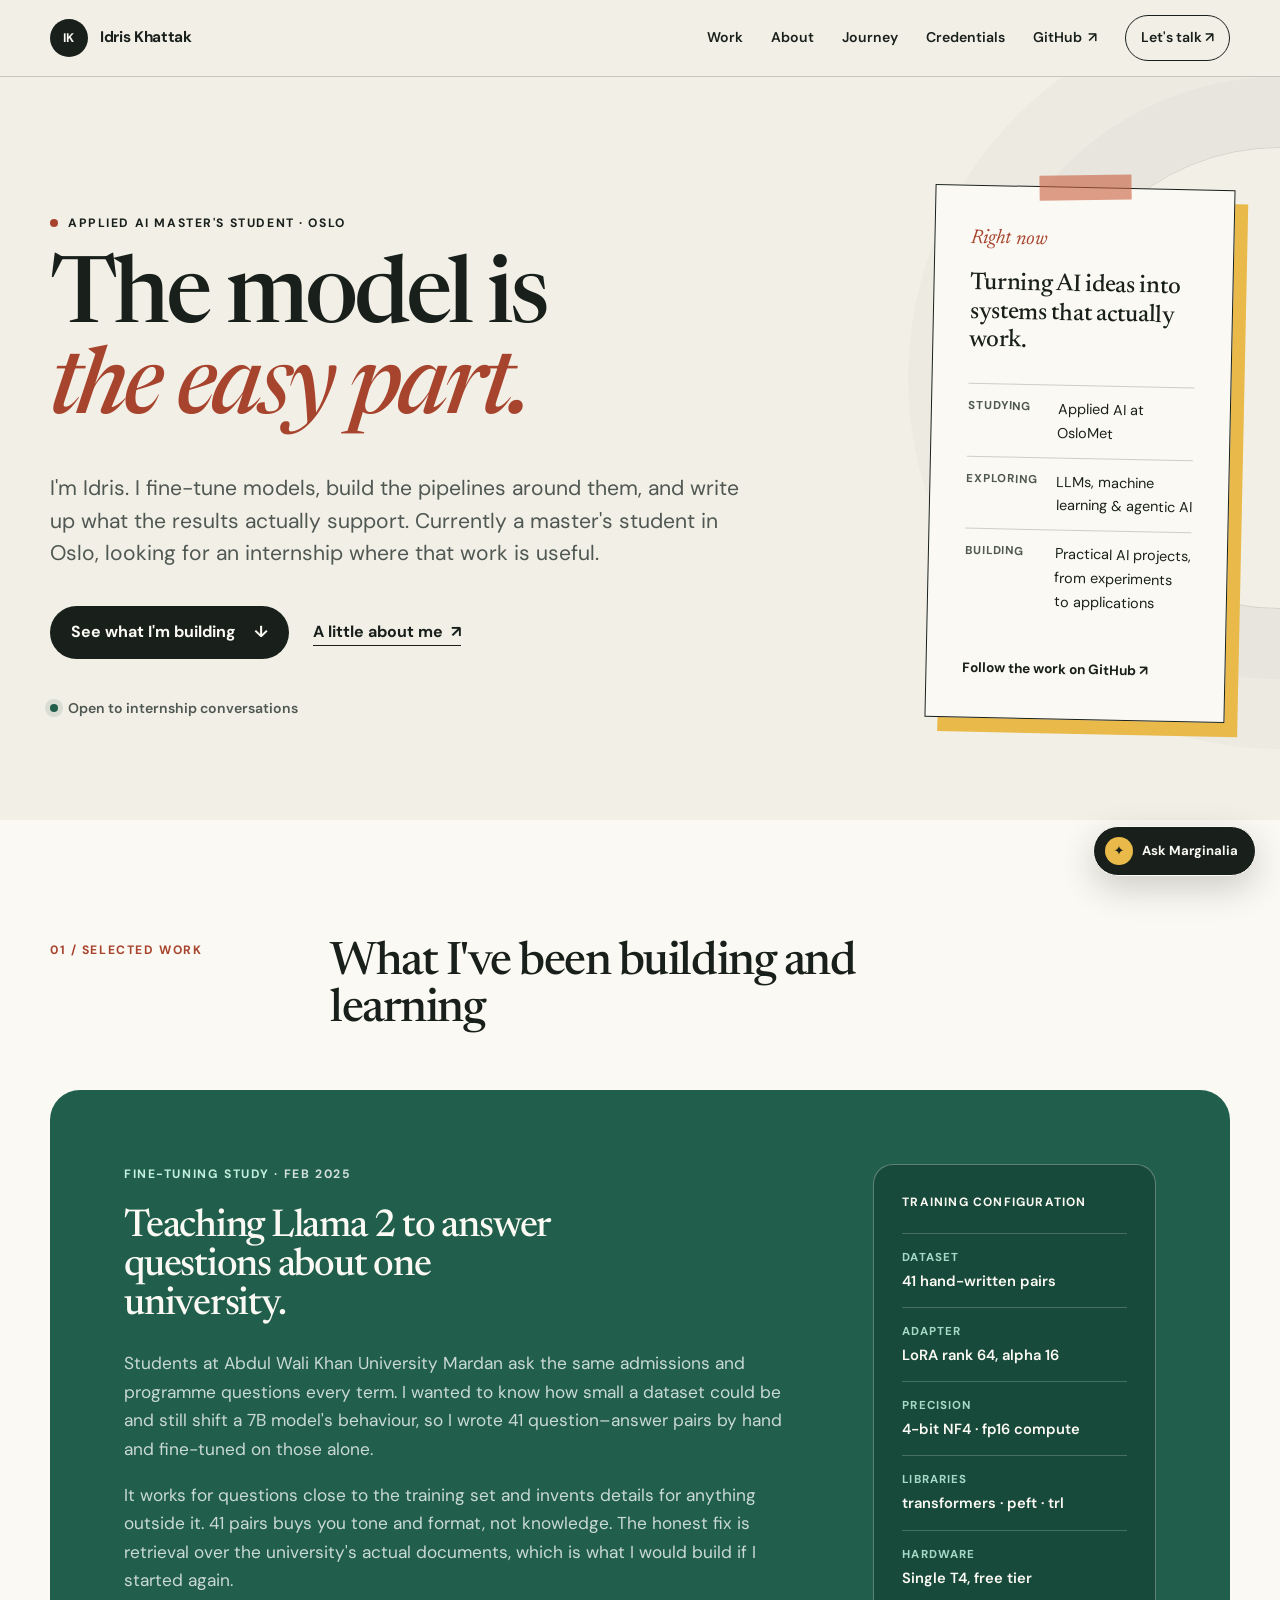
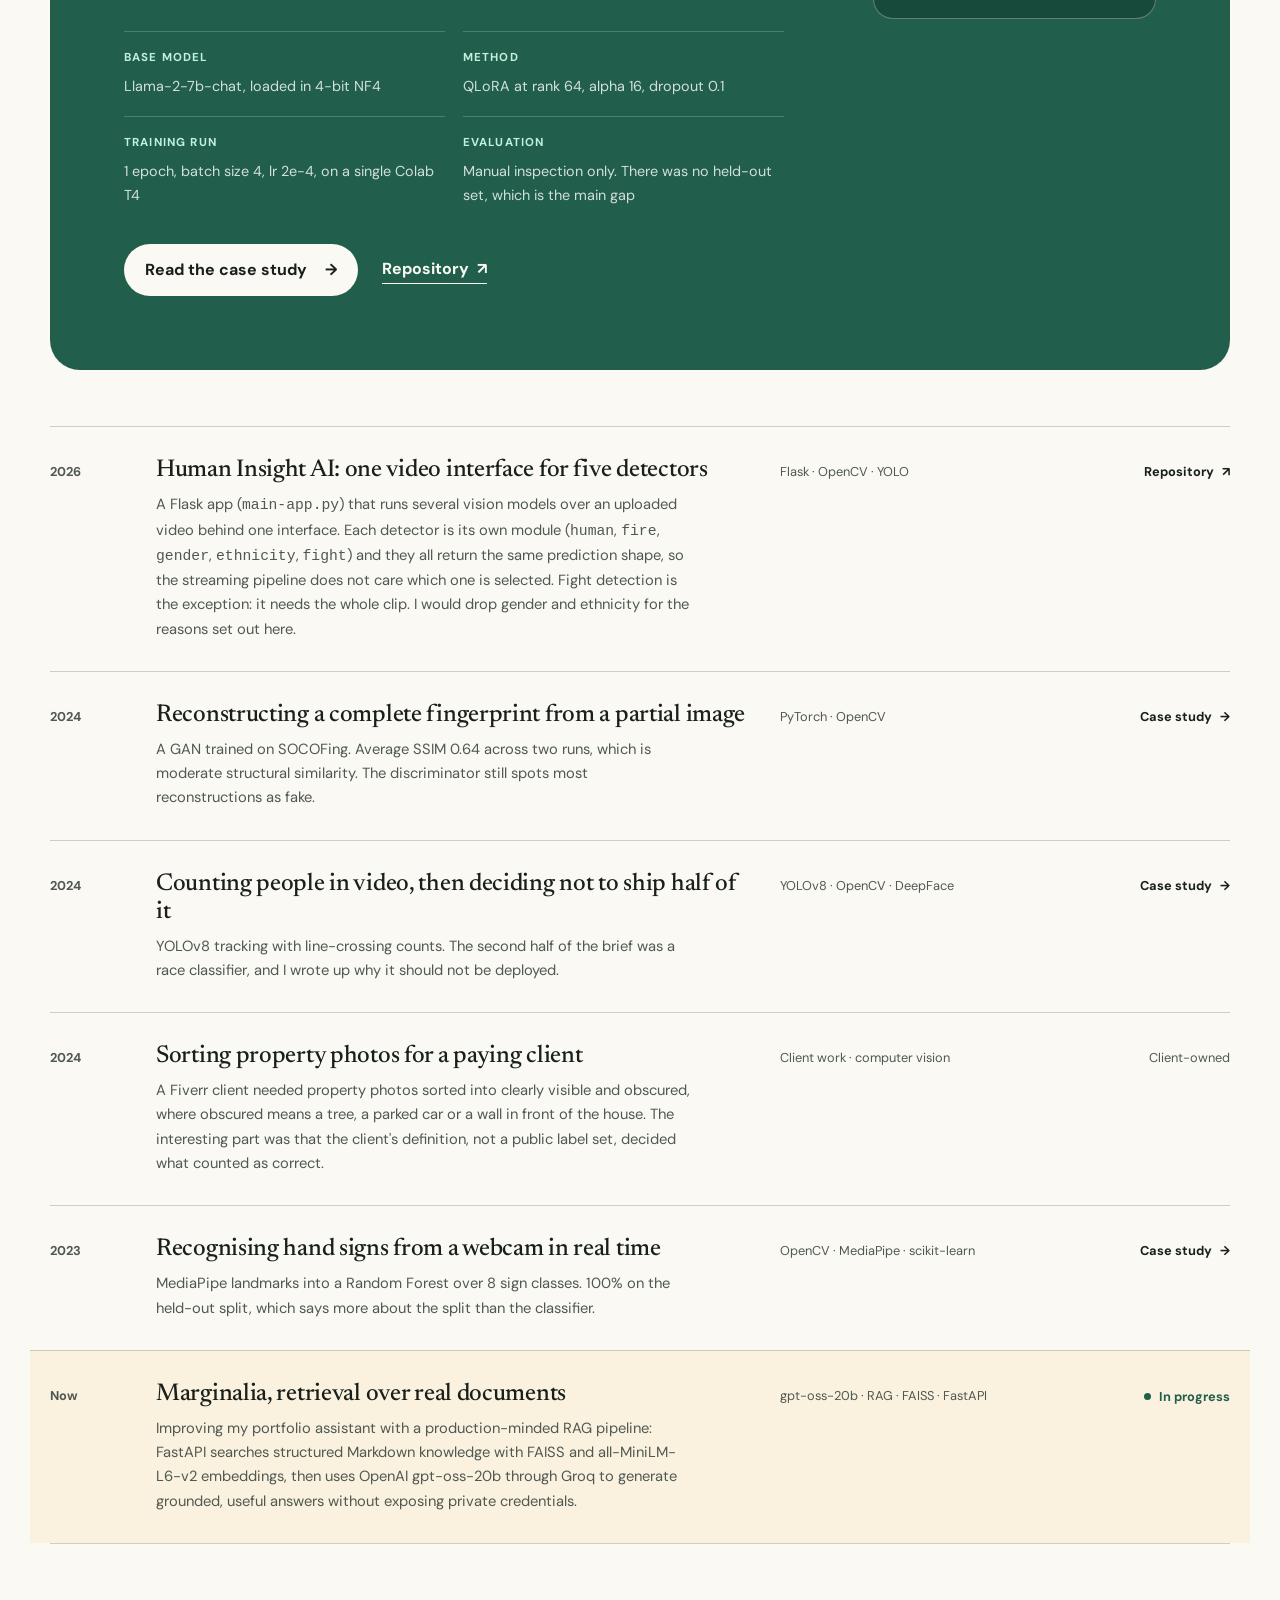
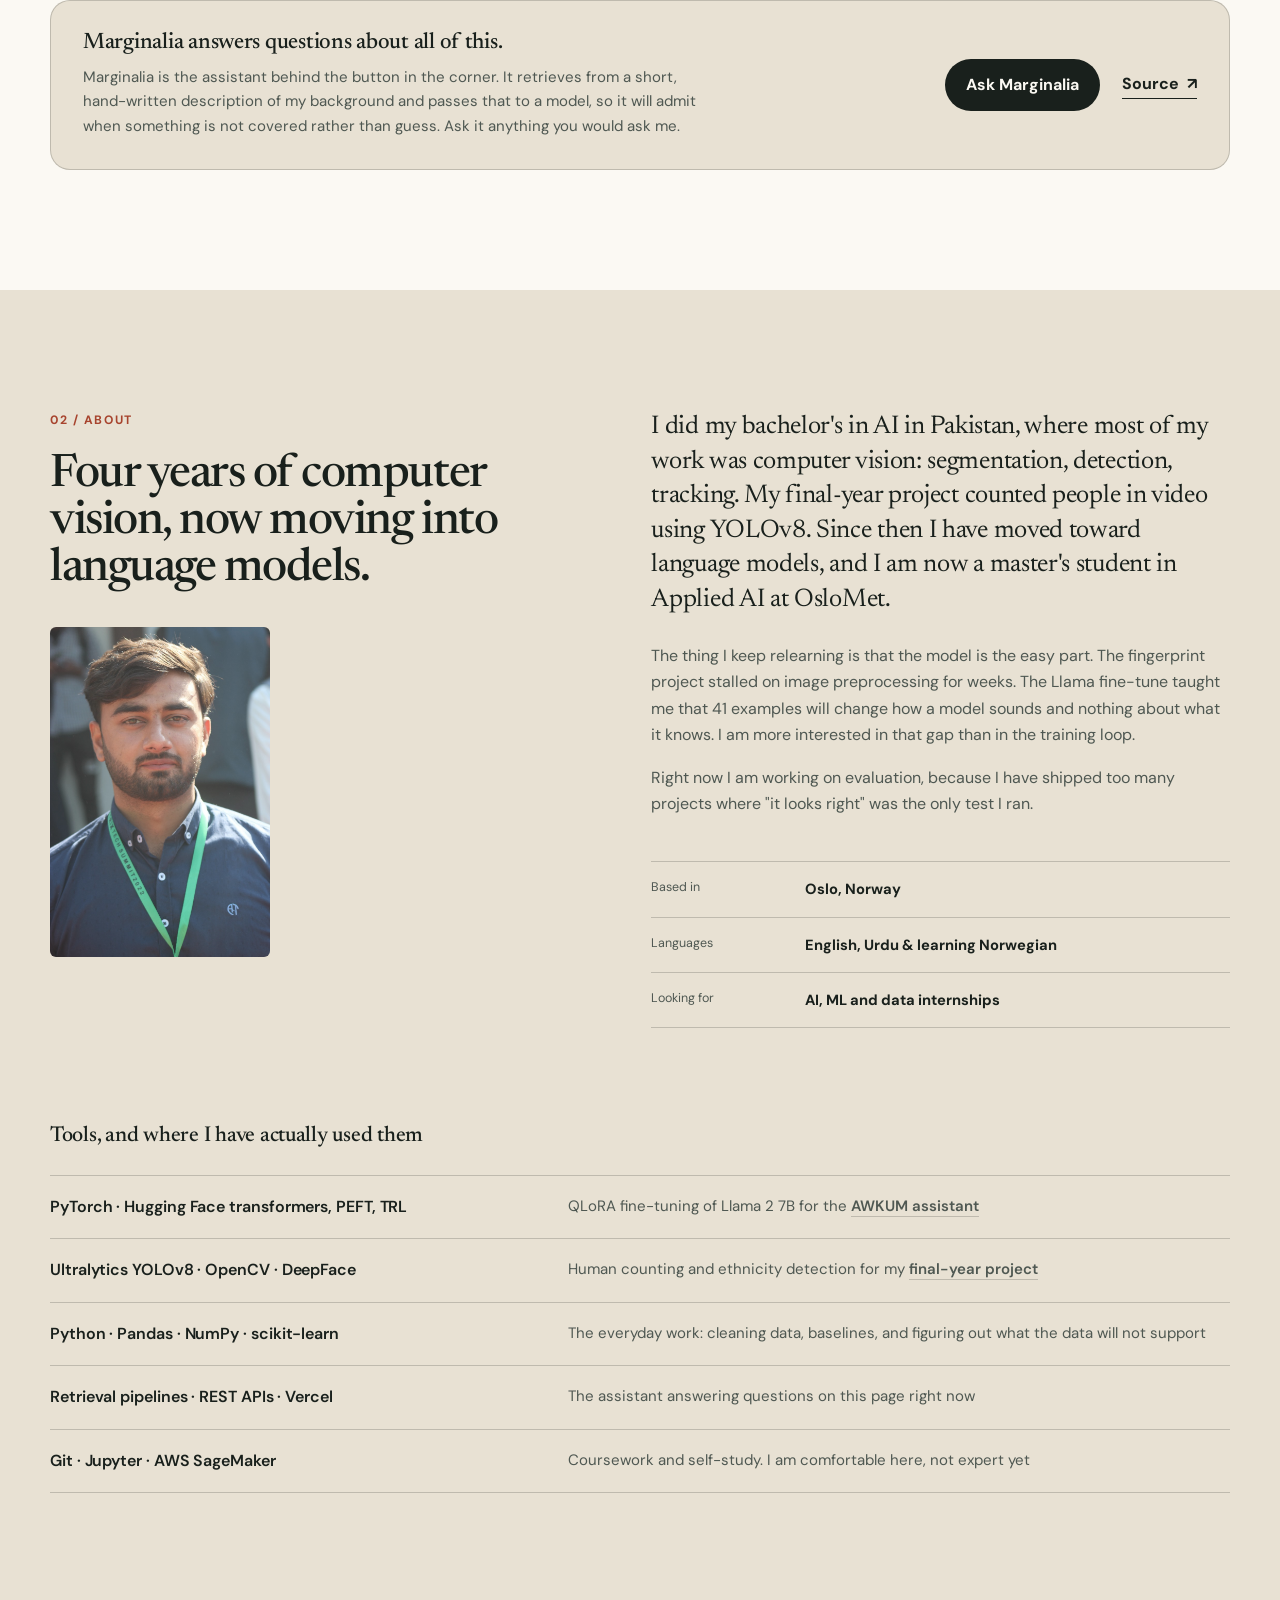
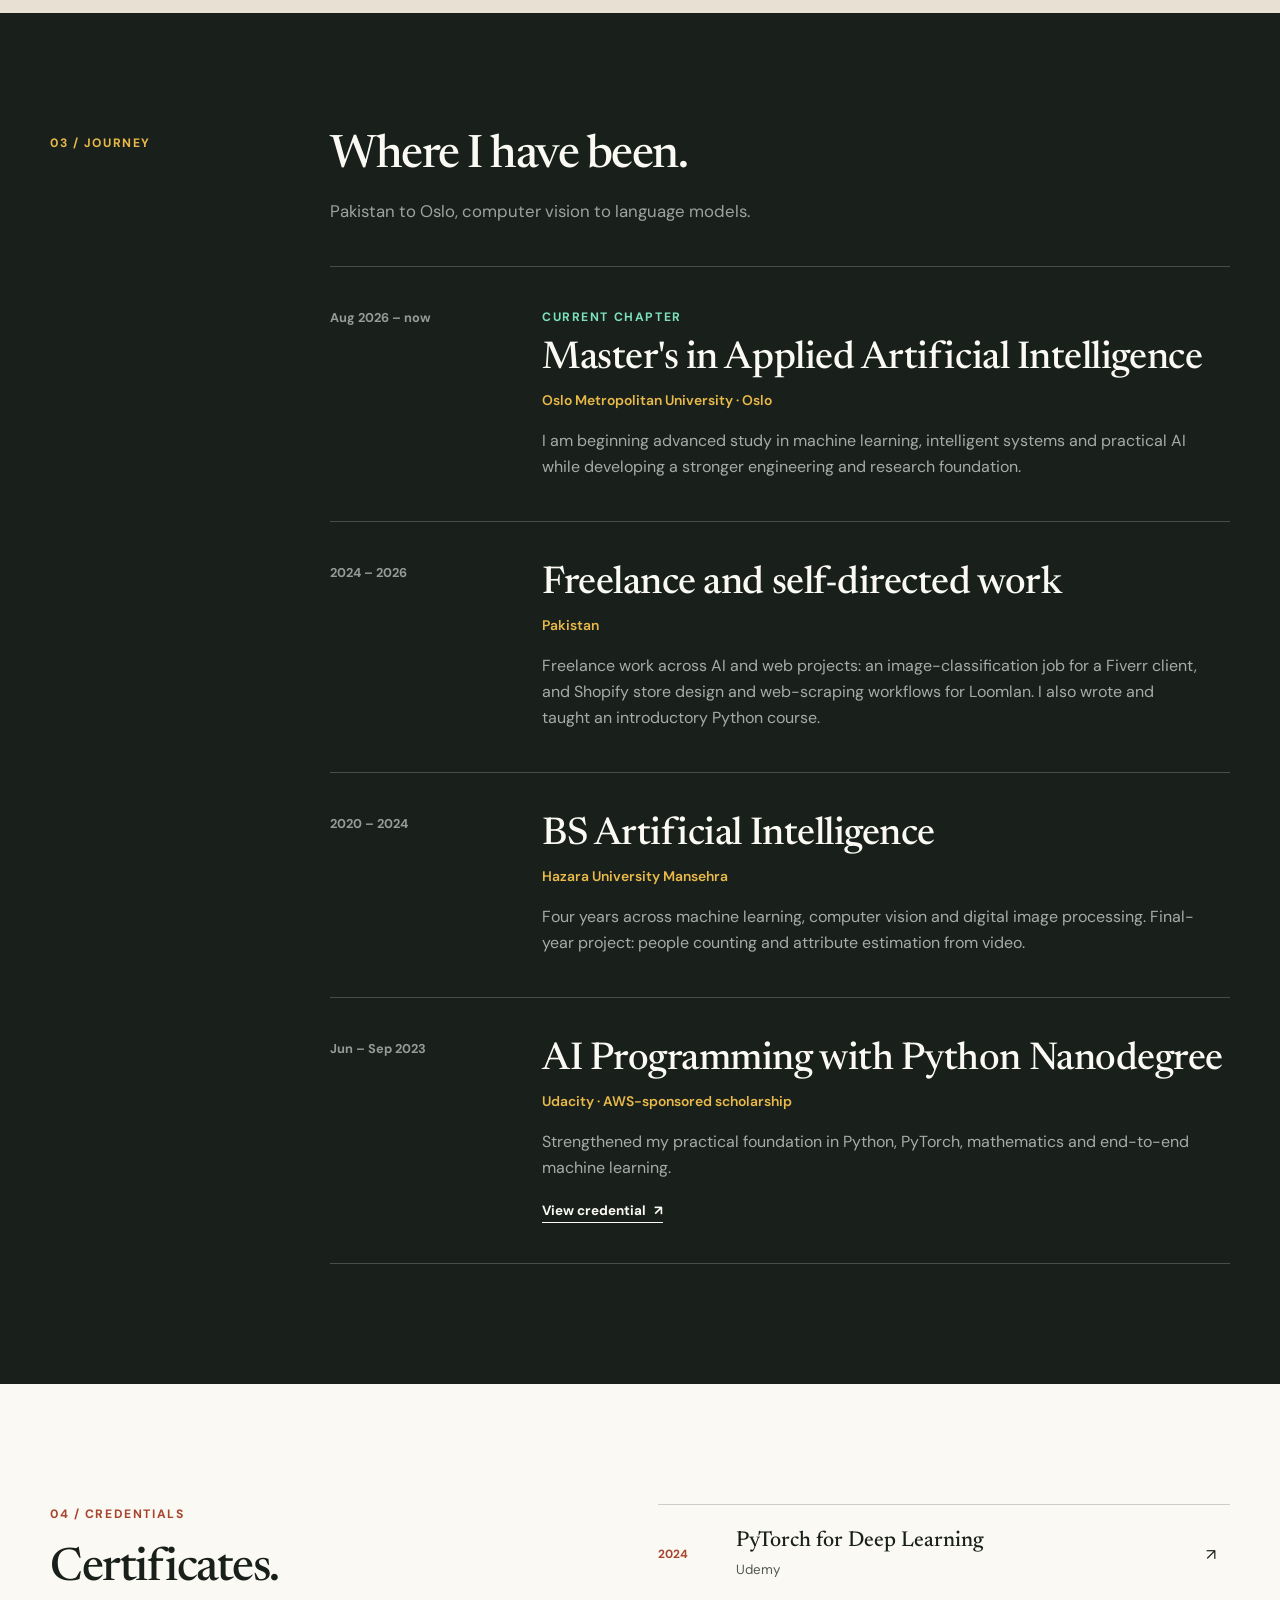
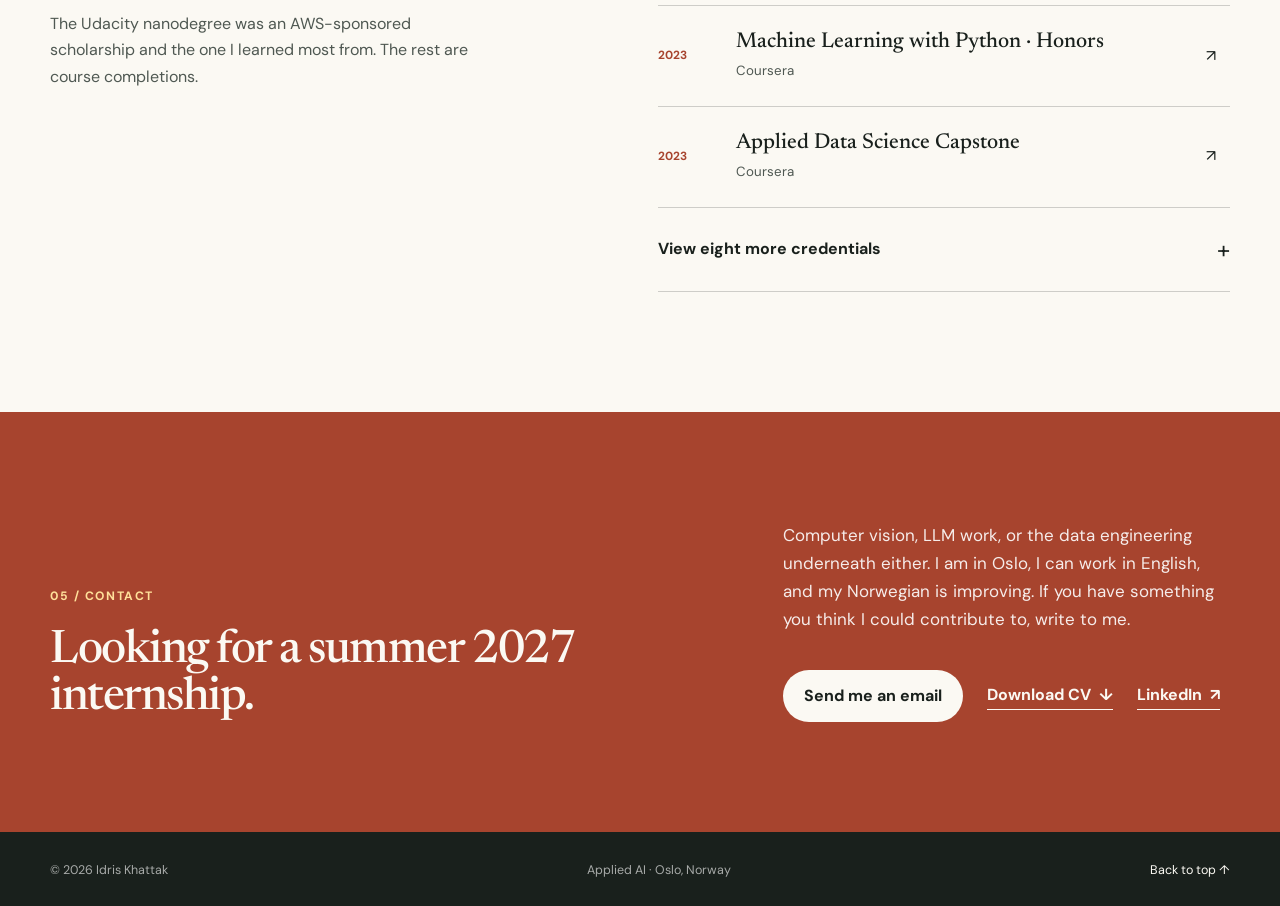
==== commit 517a5678: "refine homepage content and project section" ====
--- a/index.html
+++ b/index.html
@@ -73,11 +73,11 @@
 
         <aside class="now-card" aria-label="Current focus">
           <p class="handwritten">Right now</p>
-          <h2>Rebuilding my chatbot, properly this time.</h2>
+          <h2>Turning AI ideas into systems that actually work.</h2>
           <ul>
             <li><span>Studying</span>Applied AI at OsloMet</li>
-            <li><span>Building</span>Retrieval instead of a fine-tune</li>
-            <li><span>Learning</span>How to evaluate any of it honestly</li>
+            <li><span>Exploring</span>LLMs, machine learning &amp; agentic AI</li>
+            <li><span>Building</span>Practical AI projects, from experiments to applications</li>
           </ul>
           <a href="https://github.com/idriskhattak" target="_blank" rel="noopener noreferrer">
             Follow the work on GitHub <span aria-hidden="true">↗</span>
@@ -91,8 +91,7 @@
         <header class="section-heading">
           <p class="section-kicker">01 / Selected work</p>
           <div>
-            <h2>Six projects, including the parts that did not work.</h2>
-            <p>Each one lists what I actually measured. Where a project has no numbers yet, it says so.</p>
+            <h2>What I've been building and learning</h2>
           </div>
         </header>
 
@@ -439,7 +438,7 @@
             English, and my Norwegian is improving. If you have something you think I could contribute to, write to
             me.</p>
           <div class="contact-actions">
-            <a class="btn btn-light" href="mailto:idriskhan999999@gmail.com">Send me an email</a>
+            <a class="btn btn-light" href="mailto:idriskhttk@gmail.com">Send me an email</a>
             <a class="text-link light-link" href="assets/Idris-Resume.pdf" download="Idris-Khattak-Resume.pdf">Download CV
               <span aria-hidden="true">↓</span></a>
             <a class="text-link light-link" href="https://www.linkedin.com/in/idris-khan-khattak/" target="_blank"
--- a/style.css
+++ b/style.css
@@ -509,6 +509,15 @@
 
 .work-section {
   background: var(--paper-light);
+}
+
+.work-section .section-heading {
+  margin-bottom: 56px;
+}
+
+.work-section .section-heading h2 {
+  max-width: 650px;
+  margin-bottom: 0;
 }
 
 .case-study {
